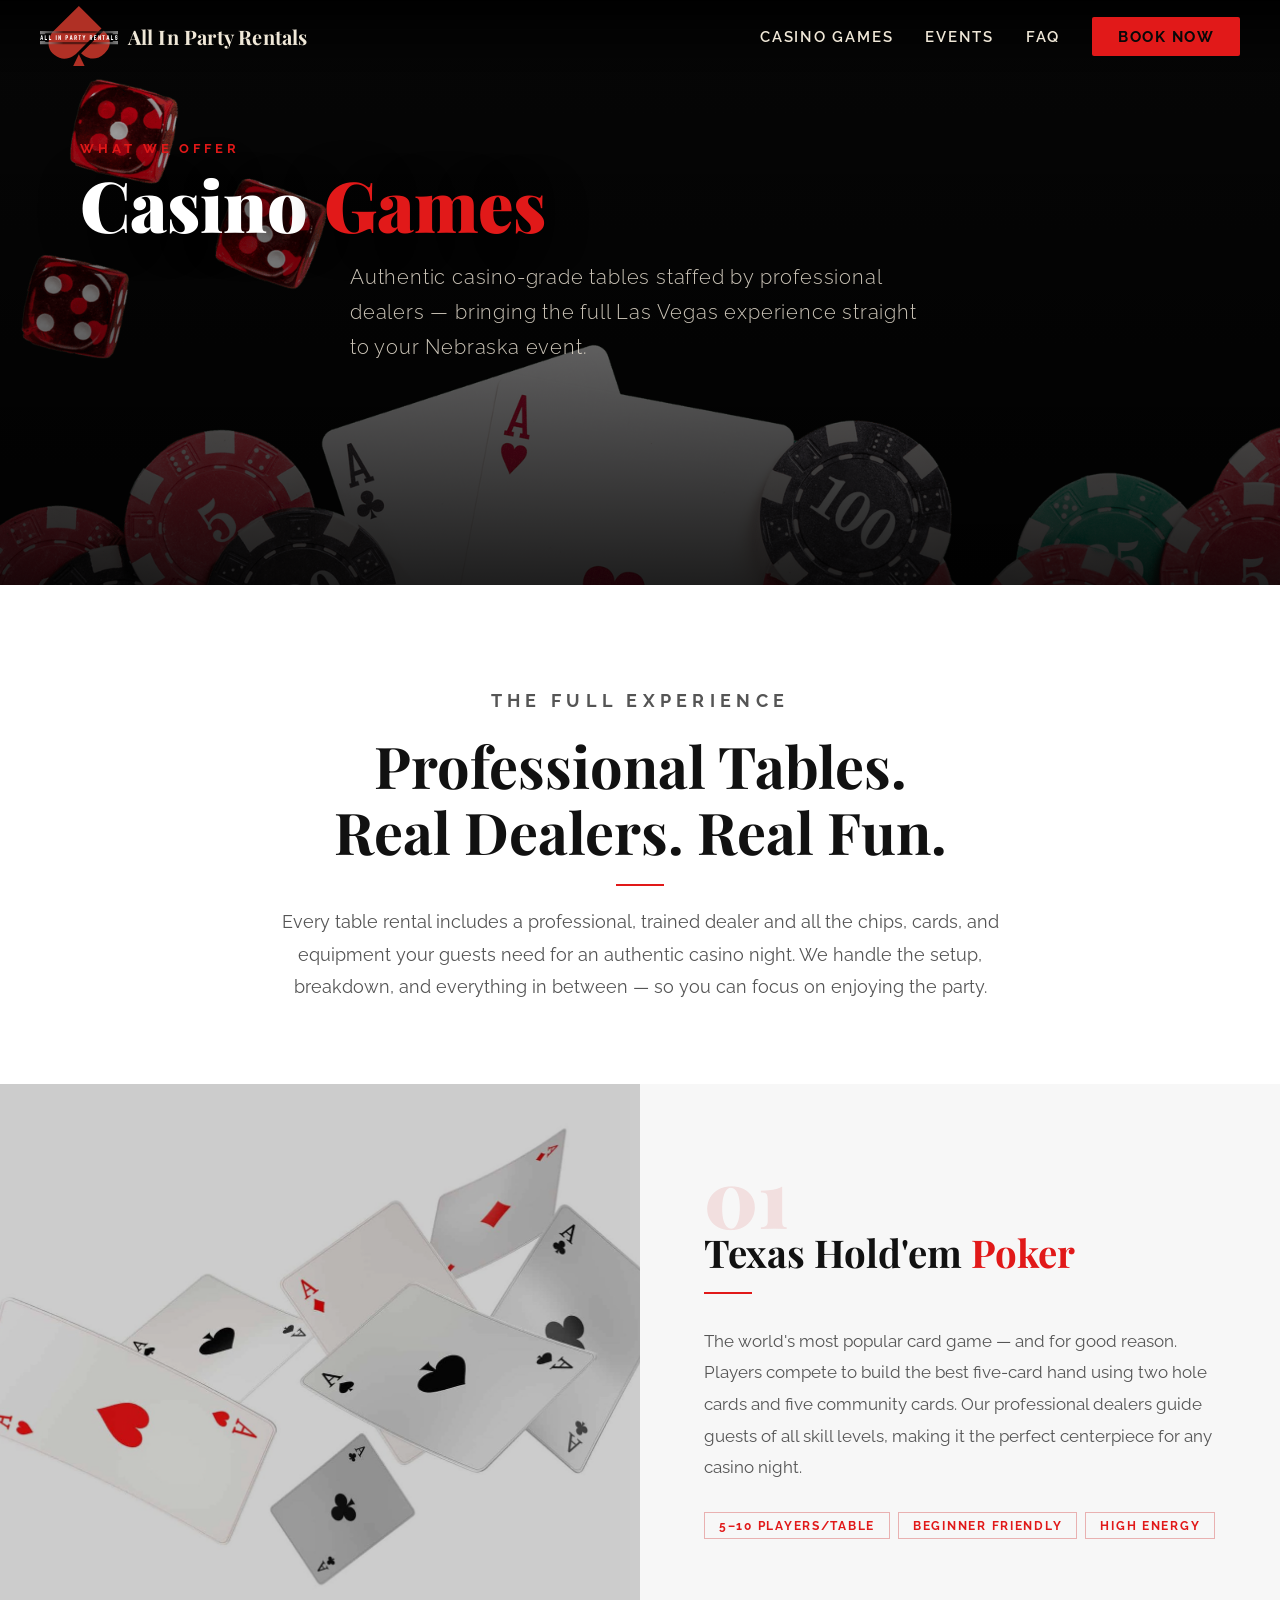
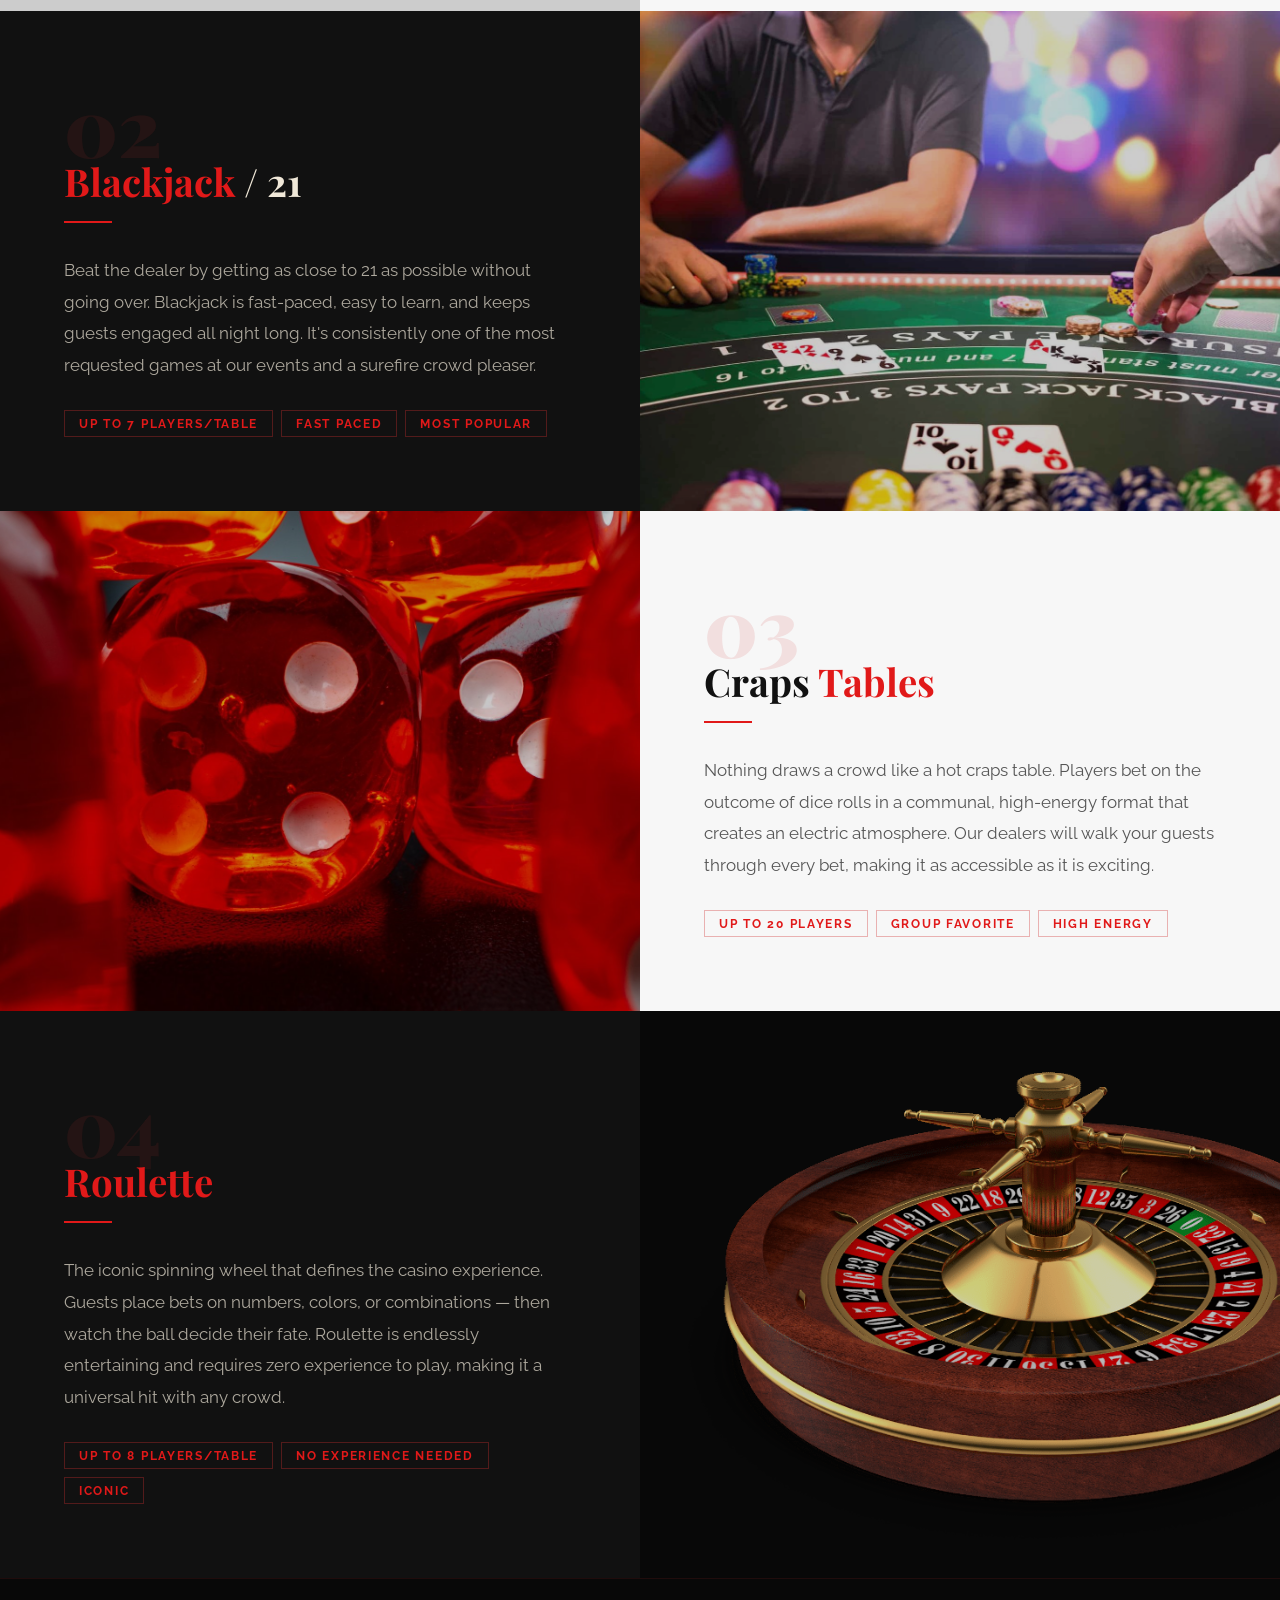
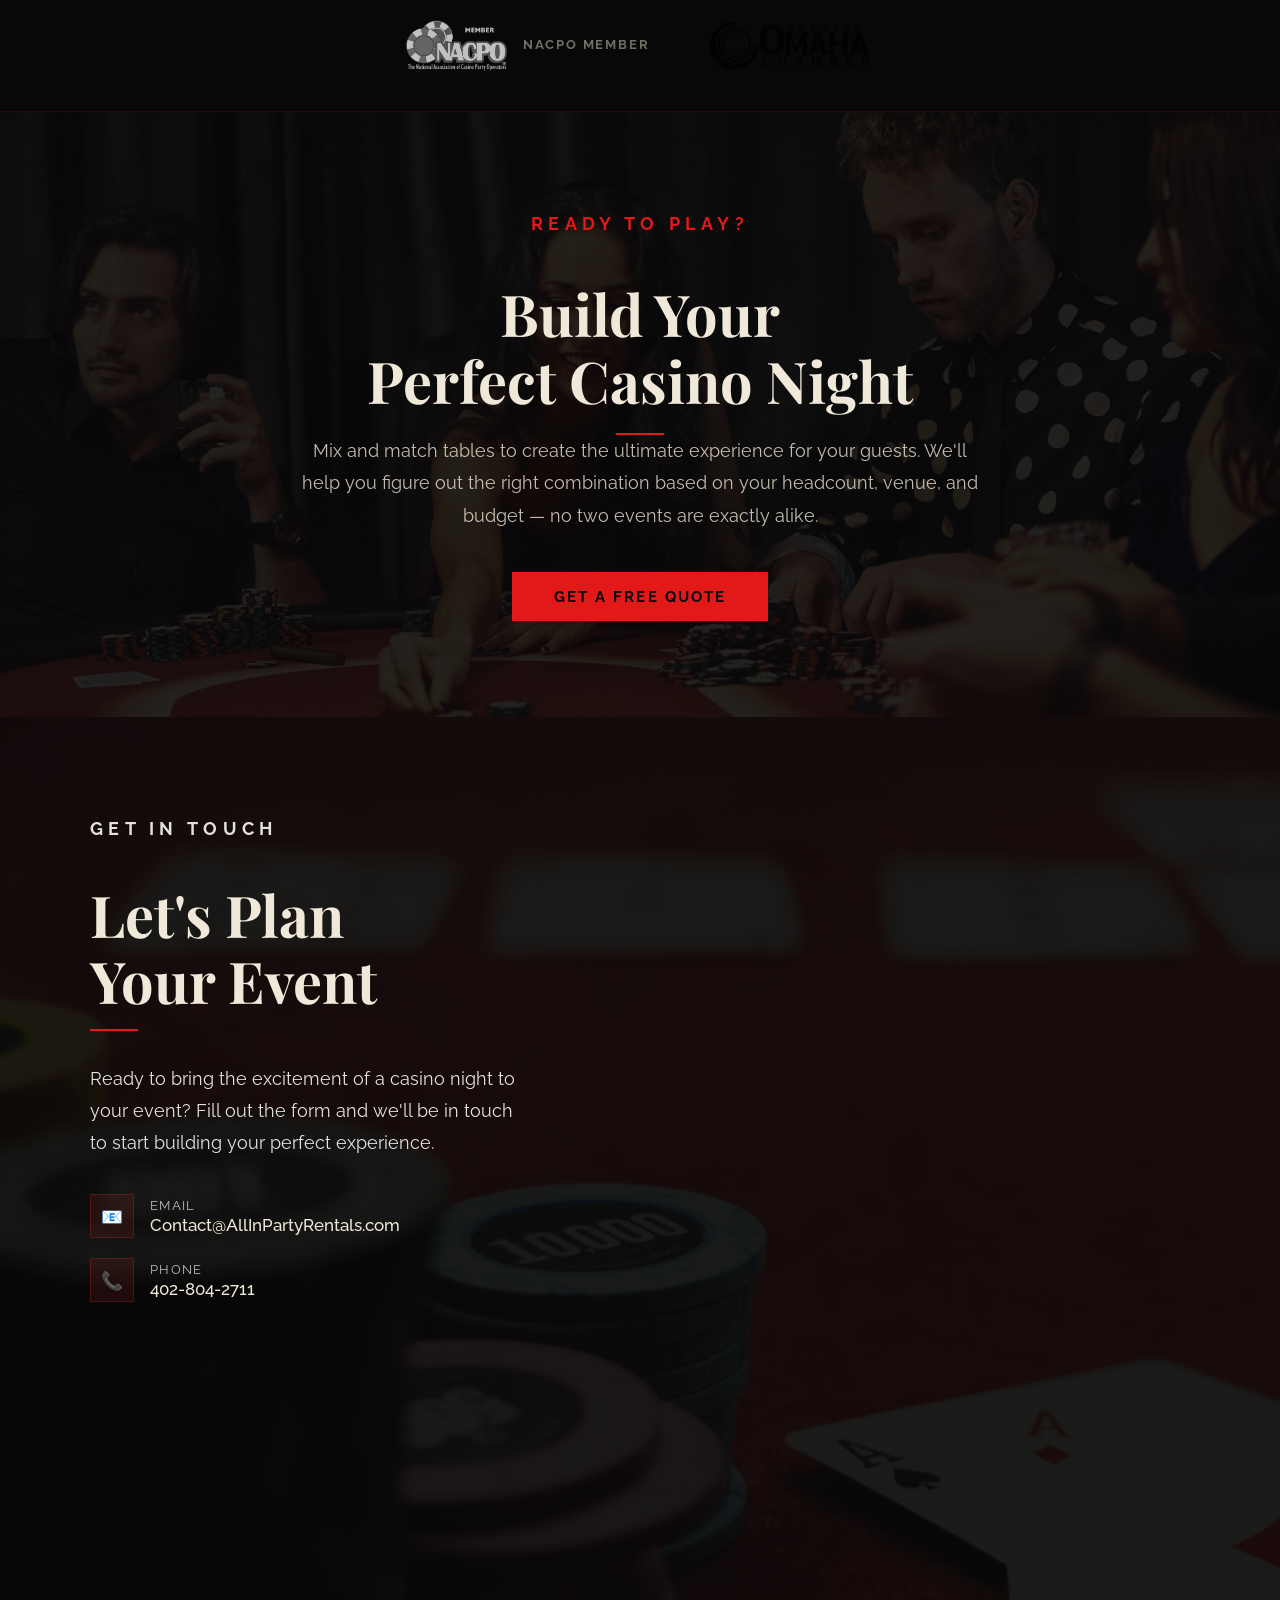
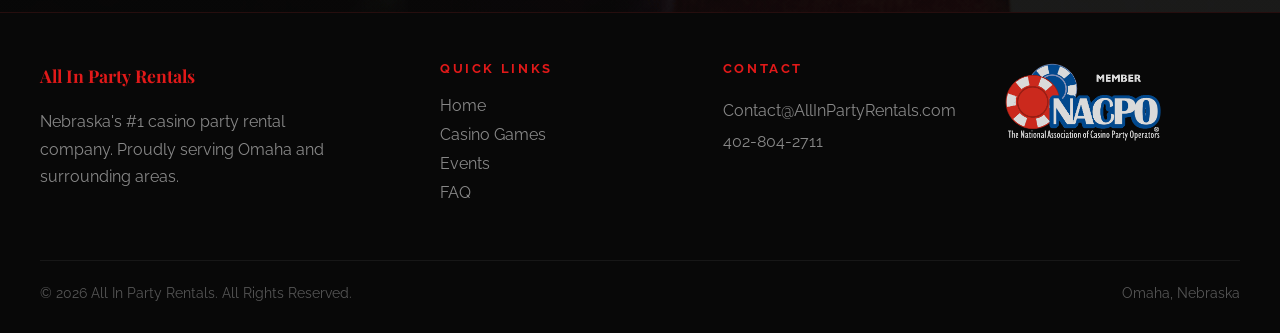
==== casino-games/index.html @ 40e5d126 "changed file structure to remove .html" ====
<!DOCTYPE html>
<html lang="en">
<head>
  <meta charset="UTF-8" />
  <meta name="viewport" content="width=device-width, initial-scale=1.0" />
  <title>Blackjack &amp; Craps Table Rental Omaha | Casino Games | All In Party Rentals</title>
  <meta name="description"
    content="Blackjack, craps, poker &amp; roulette table rentals in Omaha, Nebraska. Professional casino dealers included with every table — perfect for corporate parties, fundraisers &amp; private events." />
  <link rel="canonical" href="https://www.allinpartyrentals.com/casino-games/" />
  <meta property="og:type" content="website" />
  <meta property="og:title" content="Blackjack &amp; Craps Table Rental Omaha | All In Party Rentals" />
  <meta property="og:description"
    content="Blackjack, craps, poker &amp; roulette table rentals in Omaha, Nebraska. Professional casino dealers included with every table." />
  <meta property="og:url" content="https://www.allinpartyrentals.com/casino-games/" />
  <meta property="og:image"
    content="https://www.allinpartyrentals.com/media/poker-and-casino-gamlbing-header-color-corrected.png" />
  <meta property="og:site_name" content="All In Party Rentals" />
  <meta name="twitter:card" content="summary_large_image" />
  <script type="application/ld+json">
  {
    "@context": "https://schema.org",
    "@type": ["LocalBusiness", "EntertainmentBusiness"],
    "name": "All In Party Rentals",
    "description": "Omaha's premier casino party rental company offering blackjack table rental, craps table rental, poker, and roulette with professional dealers for events across Nebraska.",
    "url": "https://www.allinpartyrentals.com",
    "telephone": "+14028042711",
    "email": "Contact@AllInPartyRentals.com",
    "address": {
      "@type": "PostalAddress",
      "addressLocality": "Omaha",
      "addressRegion": "NE",
      "addressCountry": "US"
    },
    "areaServed": [
      "Omaha, NE", "Lincoln, NE", "Bellevue, NE", "Fremont, NE", "Blair, NE",
      "Gretna, NE", "Elkhorn, NE", "Kearney, NE", "Nebraska City, NE",
      "Plattsmouth, NE", "Ashland, NE", "Council Bluffs, IA",
      "Glenwood, IA", "Kansas City, MO"
    ],
    "hasOfferCatalog": {
      "@type": "OfferCatalog",
      "name": "Casino Table Rentals",
      "itemListElement": [
        {"@type": "Offer", "itemOffered": {"@type": "Service", "name": "Blackjack Table Rental Omaha", "description": "Professional blackjack table rental with dealer for Omaha and Nebraska events"}},
        {"@type": "Offer", "itemOffered": {"@type": "Service", "name": "Craps Table Rental Nebraska", "description": "Craps table rental with professional dealer for events across Nebraska"}},
        {"@type": "Offer", "itemOffered": {"@type": "Service", "name": "Poker Table Rental Omaha", "description": "Texas Hold'em poker table rental with professional dealers for Nebraska events"}},
        {"@type": "Offer", "itemOffered": {"@type": "Service", "name": "Roulette Table Rental Nebraska", "description": "Roulette table rental for casino nights and events in Nebraska"}},
        {"@type": "Offer", "itemOffered": {"@type": "Service", "name": "Professional Casino Dealers Omaha", "description": "Trained professional casino dealers available for events in Omaha and across Nebraska"}}
      ]
    },
    "aggregateRating": {
      "@type": "AggregateRating",
      "ratingValue": "5.0",
      "bestRating": "5",
      "ratingCount": "511"
    },
    "sameAs": [
      "https://www.facebook.com/allinpartyrentals",
      "https://www.instagram.com/all_in_party_rentals/",
      "https://www.linkedin.com/company/all-in-party-rentals/about/"
    ]
  }
  </script>
  <link rel="preconnect" href="https://fonts.googleapis.com" />
  <link rel="preconnect" href="https://fonts.gstatic.com" crossorigin />
  <link
    href="https://fonts.googleapis.com/css2?family=Playfair+Display:wght@400;700;900&family=Raleway:wght@300;400;500;600;700&display=swap"
    rel="stylesheet" />
  <link rel="stylesheet" href="/styles.css" />
  <link rel="icon" href="/media/all-in-party-logo-black.svg" type="image/svg+xml" />
  <link rel="icon" href="/media/all-in-party-logo-white.ico" type="image/x-icon" />

  <!-- Google tag (gtag.js) -->
  <script async src="https://www.googletagmanager.com/gtag/js?id=G-B8Q6P3J2T4"></script>
  <script>
    window.dataLayer = window.dataLayer || [];
    function gtag() { dataLayer.push(arguments); }
    gtag('js', new Date());

    gtag('config', 'G-B8Q6P3J2T4');
  </script>

  <!-- Meta Pixel Code -->
  <script>
    !function (f, b, e, v, n, t, s) {
      if (f.fbq) return; n = f.fbq = function () {
        n.callMethod ?
        n.callMethod.apply(n, arguments) : n.queue.push(arguments)
      };
      if (!f._fbq) f._fbq = n; n.push = n; n.loaded = !0; n.version = '2.0';
      n.queue = []; t = b.createElement(e); t.async = !0;
      t.src = v; s = b.getElementsByTagName(e)[0];
      s.parentNode.insertBefore(t, s)
    }(window, document, 'script',
      'https://connect.facebook.net/en_US/fbevents.js');
    fbq('init', '976255651562313');
    fbq('track', 'PageView');
  </script>
  <noscript>
    <img height="1" width="1" style="display:none"
      src="https://www.facebook.com/tr?id=976255651562313&ev=PageView&noscript=1" />
  </noscript>
  <!-- End Meta Pixel Code -->

</head>
<body>

  <!-- ═══════════════════ NAV ═══════════════════ -->
  <nav id="nav">
    <a class="nav-logo" href="/">
      <img src="/media/all-in-party-logo-white.svg" alt="All In Party Rentals logo" />
      <span class="nav-logo-text">All In Party Rentals</span>
    </a>
    <ul class="nav-links">
      <li><a href="/casino-games/">Casino Games</a></li>
      <li><a href="/event-experiences/">Events</a></li>
      <li><a href="/resources/">FAQ</a></li>
      <li><a href="#contact" class="nav-cta">Book Now</a></li>
    </ul>
    <button class="hamburger" id="hamburger" aria-label="Open menu">
      <span></span><span></span><span></span>
    </button>
  </nav>

  <!-- mobile menu -->
  <div class="mobile-menu" id="mobileMenu">
    <a href="/casino-games/" onclick="closeMobile()">Casino Games</a>
    <a href="/event-experiences/" onclick="closeMobile()">Events</a>
    <a href="/resources/" onclick="closeMobile()">FAQ</a>
    <a href="#contact" style="color:var(--red);">Book Now</a>
  </div>

  <!-- booking modal -->
  <div class="booking-modal" id="bookingModal">
    <button class="modal-close" id="modalClose" aria-label="Close booking form">
      <span></span><span></span>
    </button>
    <div class="modal-inner">
      <p class="section-label" style="text-align:center">Get In Touch</p>
      <h2 class="section-title" style="text-align:center; margin-bottom:20px">Request a Booking</h2>
      <div class="red-rule" style="margin: 0 auto 36px;"></div>
      <div class="contact-form">
        <form id="bookingForm">
          <div class="form-row">
            <div class="form-group">
              <label for="fname">Name *</label>
              <input type="text" id="fname" name="name" placeholder="Your name" required />
            </div>
            <div class="form-group">
              <label for="femail">Email *</label>
              <input type="email" id="femail" name="email" placeholder="your@email.com" required />
            </div>
          </div>
          <div class="form-row">
            <div class="form-group">
              <label for="fphone">Phone</label>
              <input type="tel" id="fphone" name="phone" placeholder="(402) 000-0000" />
            </div>
            <div class="form-group">
              <label for="fdate">Event Date</label>
              <input type="date" id="fdate" name="event_date" />
            </div>
          </div>
          <div class="form-group">
            <label for="flocation">Event Location</label>
            <input type="text" id="flocation" name="event_location" placeholder="City, venue name, etc." />
          </div>
          <div class="form-group">
            <label for="fmessage">Message</label>
            <textarea id="fmessage" name="message"
              placeholder="Tell us about your event — number of guests, type of event, games you're interested in..."></textarea>
          </div>
          <div class="form-submit">
            <button type="submit" class="btn btn-red" id="submitBtn">Send Request</button>
          </div>
          <p class="form-status" id="formStatus"></p>
        </form>
      </div>
    </div>
  </div>

  <!-- ═══════════════════ PAGE HERO ═══════════════════ -->
  <section class="page-hero">
    <div class="page-hero-bg"
      style="background-image: url('/media/poker-and-casino-gamlbing-header-color-corrected.png');"></div>
    <div class="page-hero-overlay"></div>
    <div class="page-hero-content">
      <p class="section-label reveal">What We Offer</p>
      <h1 class="reveal">Casino <em>Games</em></h1>
      <p class="hero-sub reveal">Authentic casino-grade tables staffed by professional dealers — bringing the full Las
        Vegas experience straight to your Nebraska event.</p>
    </div>
  </section>

  <!-- ═══════════════════ INTRO ═══════════════════ -->
  <div class="games-intro">
    <div class="games-intro-inner">
      <p class="section-label reveal">The Full Experience</p>
      <h2 class="section-title reveal">Professional Tables.<br>Real Dealers. Real Fun.</h2>
      <div class="red-rule reveal" style="margin: 0 auto;"></div>
      <p class="reveal">Every table rental includes a professional, trained dealer and all the chips, cards, and
        equipment your guests need for an authentic casino night. We handle the setup, breakdown, and everything in
        between — so you can focus on enjoying the party.</p>
    </div>
  </div>

  <!-- ═══════════════════ GAMES ═══════════════════ -->
  <div class="split-section">

    <!-- Texas Hold'em Poker -->
    <div class="split-row" id="poker">
      <div class="split-img">
        <img src="/media/casino-gambling-poker-cards-2023-01-20-02-38-54-utc.jpg"
          alt="Texas Hold'em Poker cards and chips" />
      </div>
      <div class="split-body light">
        <span class="split-number">01</span>
        <h2>Texas Hold'em <em>Poker</em></h2>
        <div class="red-rule"></div>
        <p class="split-desc">The world's most popular card game — and for good reason. Players compete to build the
          best five-card hand using two hole cards and five community cards. Our professional dealers guide guests of
          all skill levels, making it the perfect centerpiece for any casino night.</p>
        <div class="split-tags">
          <span class="split-tag">5–10 Players/Table</span>
          <span class="split-tag">Beginner Friendly</span>
          <span class="split-tag">High Energy</span>
        </div>
      </div>
    </div>

    <!-- Blackjack -->
    <div class="split-row reverse" id="blackjack">
      <div class="split-img">
        <img src="/media/man-playing-blackjack-at-the-casino-2021-08-31-09-40-45-utc.jpg"
          alt="Player at a blackjack table" />
      </div>
      <div class="split-body alt">
        <span class="split-number">02</span>
        <h2><em>Blackjack</em> / 21</h2>
        <div class="red-rule"></div>
        <p class="split-desc">Beat the dealer by getting as close to 21 as possible without going over. Blackjack is
          fast-paced, easy to learn, and keeps guests engaged all night long. It's consistently one of the most
          requested games at our events and a surefire crowd pleaser.</p>
        <div class="split-tags">
          <span class="split-tag">Up to 7 Players/Table</span>
          <span class="split-tag">Fast Paced</span>
          <span class="split-tag">Most Popular</span>
        </div>
      </div>
    </div>

    <!-- Craps -->
    <div class="split-row" id="craps">
      <div class="split-img">
        <img src="/media/group-of-playing-dice-cubes-on-black-surface-macr-2021-12-09-11-17-10-utc.jpg"
          alt="Casino dice on a dark surface" />
      </div>
      <div class="split-body light">
        <span class="split-number">03</span>
        <h2>Craps <em>Tables</em></h2>
        <div class="red-rule"></div>
        <p class="split-desc">Nothing draws a crowd like a hot craps table. Players bet on the outcome of dice rolls in
          a communal, high-energy format that creates an electric atmosphere. Our dealers will walk your guests through
          every bet, making it as accessible as it is exciting.</p>
        <div class="split-tags">
          <span class="split-tag">Up to 20 Players</span>
          <span class="split-tag">Group Favorite</span>
          <span class="split-tag">High Energy</span>
        </div>
      </div>
    </div>

    <!-- Roulette -->
    <div class="split-row reverse" id="roulette">
      <div class="split-img">
        <img src="/media/Intersection-2-e1687543511162.png" alt="Roulette wheel" style="object-position: center top;" />
      </div>
      <div class="split-body alt">
        <span class="split-number">04</span>
        <h2><em>Roulette</em></h2>
        <div class="red-rule"></div>
        <p class="split-desc">The iconic spinning wheel that defines the casino experience. Guests place bets on
          numbers, colors, or combinations — then watch the ball decide their fate. Roulette is endlessly entertaining
          and requires zero experience to play, making it a universal hit with any crowd.</p>
        <div class="split-tags">
          <span class="split-tag">Up to 8 Players/Table</span>
          <span class="split-tag">No Experience Needed</span>
          <span class="split-tag">Iconic</span>
        </div>
      </div>
    </div>
  </div>

  <!-- ═══════════════════ CREDENTIALS ═══════════════════ -->
  <div class="credential-bar">
    <div class="credential-bar-inner">
      <div class="credential-item reveal">
        <img src="/media/NACPO-Member-Light.png" alt="NACPO Member" />
        <span>NACPO Member</span>
      </div>
      <div class="credential-item reveal">
        <img src="/media/LogoBar_GOC-e1710816377281.png" alt="Greater Omaha Chamber" />
      </div>
    </div>
  </div>

  <!-- ═══════════════════ CTA BANNER ═══════════════════ -->
  <div class="cta-banner">
    <div class="cta-banner-inner">
      <p class="section-label reveal">Ready to Play?</p>
      <h2 class="section-title reveal">Build Your<br>Perfect Casino Night</h2>
      <div class="red-rule reveal" style="margin: 0 auto;"></div>
      <p class="reveal">Mix and match tables to create the ultimate experience for your guests. We'll help you figure
        out the right combination based on your headcount, venue, and budget — no two events are exactly alike.</p>
      <div class="reveal">
        <a href="#contact" class="btn btn-red">Get a Free Quote</a>
      </div>
    </div>
  </div>

  <!-- ═══════════════════ CONTACT ═══════════════════ -->
  <section class="contact" id="contact">
    <div class="contact-inner">

      <div class="contact-info">
        <p class="section-label reveal">Get In Touch</p>
        <h2 class="section-title reveal">Let's Plan<br>Your Event</h2>
        <div class="red-rule reveal"></div>
        <p class="reveal">Ready to bring the excitement of a casino night to your event? Fill out the form and we'll be
          in touch to start building your perfect experience.</p>

        <div class="contact-detail reveal">
          <div class="contact-detail-icon">📧</div>
          <div class="contact-detail-text">
            <small>Email</small>
            <a href="mailto:Contact@AllInPartyRentals.com">Contact@AllInPartyRentals.com</a>
          </div>
        </div>

        <div class="contact-detail reveal">
          <div class="contact-detail-icon">📞</div>
          <div class="contact-detail-text">
            <small>Phone</small>
            <a href="tel:4028042711">402-804-2711</a>
          </div>
        </div>

        <div class="social-links reveal">
          <a class="social-link" href="https://www.facebook.com/allinpartyrentals" target="_blank"
            aria-label="Facebook">
            <svg viewBox="0 0 24 24">
              <path d="M18 2h-3a5 5 0 0 0-5 5v3H7v4h3v8h4v-8h3l1-4h-4V7a1 1 0 0 1 1-1h3z" />
            </svg>
          </a>
          <a class="social-link" href="https://www.instagram.com/all_in_party_rentals/" target="_blank"
            aria-label="Instagram">
            <svg viewBox="0 0 16 16" fill="currentColor">
              <path
                d="M8 0C5.829 0 5.556.01 4.703.048 3.85.088 3.269.222 2.76.42a3.917 3.917 0 0 0-1.417.923A3.927 3.927 0 0 0 .42 2.76C.222 3.268.087 3.85.048 4.7.01 5.555 0 5.827 0 8.001c0 2.172.01 2.444.048 3.297.04.852.174 1.433.372 1.942.205.526.478.972.923 1.417.444.445.89.719 1.416.923.51.198 1.09.333 1.942.372C5.555 15.99 5.827 16 8 16s2.444-.01 3.298-.048c.851-.04 1.434-.174 1.943-.372a3.916 3.916 0 0 0 1.416-.923c.445-.445.718-.891.923-1.417.197-.509.332-1.09.372-1.942C15.99 10.445 16 10.173 16 8s-.01-2.445-.048-3.299c-.04-.851-.175-1.433-.372-1.941a3.926 3.926 0 0 0-.923-1.417A3.911 3.911 0 0 0 13.24.42c-.51-.198-1.092-.333-1.943-.372C10.443.01 10.172 0 7.998 0H8zm-.717 1.442h.718c2.136 0 2.389.007 3.232.046.78.035 1.204.166 1.486.275.373.145.64.319.92.599.28.28.453.546.598.92.11.281.24.705.275 1.485.039.843.047 1.096.047 3.231s-.008 2.389-.047 3.232c-.035.78-.166 1.203-.275 1.485a2.47 2.47 0 0 1-.599.919c-.28.28-.546.453-.92.598-.28.11-.704.24-1.485.276-.843.038-1.096.047-3.232.047s-2.39-.009-3.233-.047c-.78-.036-1.203-.166-1.485-.276a2.478 2.478 0 0 1-.92-.598 2.48 2.48 0 0 1-.6-.92c-.109-.281-.24-.705-.275-1.485-.038-.843-.046-1.096-.046-3.233 0-2.136.008-2.388.046-3.231.036-.78.166-1.204.276-1.486.145-.373.319-.64.599-.92.28-.28.546-.453.92-.598.282-.11.705-.24 1.485-.276.738-.034 1.024-.044 2.515-.045v.002zm4.988 1.328a.96.96 0 1 0 0 1.92.96.96 0 0 0 0-1.92zm-4.27 1.122a4.109 4.109 0 1 0 0 8.217 4.109 4.109 0 0 0 0-8.217zm0 1.441a2.667 2.667 0 1 1 0 5.334 2.667 2.667 0 0 1 0-5.334z" />
            </svg>
          </a>
          <a class="social-link" href="https://www.linkedin.com/company/all-in-party-rentals/about/" target="_blank"
            aria-label="LinkedIn">
            <svg viewBox="0 0 24 24">
              <path d="M16 8a6 6 0 0 1 6 6v7h-4v-7a2 2 0 0 0-2-2 2 2 0 0 0-2 2v7h-4v-7a6 6 0 0 1 6-6zM2 9h4v12H2z" />
              <circle cx="4" cy="4" r="2" />
            </svg>
          </a>
        </div>

        <div class="service-areas reveal">
          <strong>Service Areas</strong>
          <p>Omaha, Lincoln, Elkhorn, Gretna, Blair, Fremont, Bellevue, Plattsmouth, Nebraska City, Kearney, Council
            Bluffs, Glenwood, Ashland &amp; Kansas City</p>
        </div>
      </div>

      <div class="contact-form reveal">
        <h3>Request Booking</h3>
        <form id="bookingFormBottom">
          <div class="form-row">
            <div class="form-group">
              <label for="fname2">Name *</label>
              <input type="text" id="fname2" name="name" placeholder="Your name" required />
            </div>
            <div class="form-group">
              <label for="femail2">Email *</label>
              <input type="email" id="femail2" name="email" placeholder="your@email.com" required />
            </div>
          </div>
          <div class="form-row">
            <div class="form-group">
              <label for="fphone2">Phone</label>
              <input type="tel" id="fphone2" name="phone" placeholder="(402) 000-0000" />
            </div>
            <div class="form-group">
              <label for="fdate2">Event Date</label>
              <input type="date" id="fdate2" name="event_date" />
            </div>
          </div>
          <div class="form-group">
            <label for="flocation2">Event Location</label>
            <input type="text" id="flocation2" name="event_location" placeholder="City, venue name, etc." />
          </div>
          <div class="form-group">
            <label for="fmessage2">Message</label>
            <textarea id="fmessage2" name="message"
              placeholder="Tell us about your event — number of guests, type of event, games you're interested in..."></textarea>
          </div>
          <div class="form-submit">
            <button type="submit" class="btn btn-red" id="submitBtn2">Send Request</button>
          </div>
          <p class="form-status" id="formStatus2"></p>
        </form>
      </div>

    </div>
  </section>

  <!-- ═══════════════════ FOOTER ═══════════════════ -->
  <footer>
    <div class="footer-inner">

      <div class="footer-brand">
        <img src="https://allinpartyrentals.com/wp-content/uploads/All-In-Party-Rentals-Logo-300x232.png"
          alt="All In Party Rentals"
          onerror="this.style.display='none'; this.insertAdjacentHTML('afterend','<p style=\'font-family:var(--font-display);font-size:1.1rem;color:var(--red);font-weight:700;margin-bottom:16px;\'>All In Party Rentals</p>')" />
        <p>Nebraska's #1 casino party rental company. Proudly serving Omaha and surrounding areas.</p>
      </div>

      <div class="footer-col">
        <h4>Quick Links</h4>
        <ul>
          <li><a href="/">Home</a></li>
          <li><a href="/casino-games/">Casino Games</a></li>
          <li><a href="/event-experiences/">Events</a></li>
          <li><a href="/resources/">FAQ</a></li>
        </ul>
      </div>

      <div class="footer-col">
        <h4>Contact</h4>
        <address>
          <a href="mailto:Contact@AllInPartyRentals.com">Contact@AllInPartyRentals.com</a><br />
          <a href="tel:4028042711">402-804-2711</a>
        </address>
      </div>

      <div class="footer-col footer-members">
        <img src="/media/NACPO-Member-Light.png" alt="NAPCO Member" />
      </div>

    </div>

    <div class="footer-bottom">
      <p>© 2026 All In Party Rentals. All Rights Reserved.</p>
      <p>Omaha, Nebraska</p>
    </div>
  </footer>

  <script src="/main.js"></script>
</body>
</html>
---- styles.css ----
*,
*::before,
*::after {
  box-sizing: border-box;
  margin: 0;
  padding: 0;
}

:root {
  --red: rgb(225, 25, 25);
  --red-light: rgb(255, 100, 100);
  --red-dim: #8a1e1e;
  --black: #080808;
  --dark: #111111;
  --dark2: #1a1a1a;
  --cream: #f0e8d8;
  --muted: #888;
  --font-display: "Playfair Display", serif;
  --font-body: "Raleway", sans-serif;
  --transition: 0.3s ease;
}

html {
  scroll-behavior: smooth;
}

body {
  font-family: var(--font-body);
  background: var(--black);
  color: var(--cream);
  overflow-x: hidden;
}

/* ─── SCROLLBAR ─── */
::-webkit-scrollbar {
  width: 6px;
}
::-webkit-scrollbar-track {
  background: var(--black);
}
::-webkit-scrollbar-thumb {
  background: var(--red-dim);
  border-radius: 3px;
}

/* ─── NAV ─── */
nav {
  position: fixed;
  top: 0;
  left: 0;
  right: 0;
  z-index: 100;
  display: flex;
  align-items: center;
  justify-content: space-between;
  padding: 0 40px;
  height: 72px;
  background: linear-gradient(
    to bottom,
    rgba(0, 0, 0, 0.85) 0%,
    transparent 100%
  );
  transition: background var(--transition), box-shadow var(--transition);
}
nav.scrolled {
  background: rgba(8, 8, 8, 0.97);
  box-shadow: 0 1px 0 rgba(207, 46, 46, 0.2);
}

.nav-logo {
  display: flex;
  align-items: center;
  gap: 10px;
  text-decoration: none;
}
.nav-logo img {
  height: 60px;
  width: auto;
  display: block;
}
.nav-logo-text {
  font-family: var(--font-display);
  font-size: 1.25rem;
  font-weight: 700;
  color: var(--cream);
  letter-spacing: 0.01em;
  white-space: nowrap;
}

.nav-links {
  display: flex;
  gap: 32px;
  list-style: none;
}
.nav-links a {
  text-decoration: none;
  color: var(--cream);
  font-weight: 600;
  font-size: 0.92rem;
  letter-spacing: 0.12em;
  text-transform: uppercase;
  transition: color var(--transition);
  position: relative;
}
.nav-links a::after {
  content: "";
  position: absolute;
  bottom: -4px;
  left: 0;
  right: 0;
  height: 1px;
  background: var(--red);
  transform: scaleX(0);
  transition: transform var(--transition);
}
.nav-links a:hover {
  color: var(--red);
}
.nav-links a:hover::after {
  transform: scaleX(1);
}

.nav-links .nav-cta {
  background: var(--red);
  color: var(--black);
  padding: 11px 26px;
  border-radius: 2px;
  font-weight: 700;
  letter-spacing: 0.1em;
  transition: background var(--transition);
}
.nav-links .nav-cta:hover {
  background: var(--red-light);
  color: var(--black);
}
.nav-links .nav-cta::after {
  display: none;
}

/* hamburger */
.hamburger {
  display: none;
  flex-direction: column;
  gap: 5px;
  cursor: pointer;
  padding: 4px;
  background: none;
  border: none;
}
.hamburger span {
  display: block;
  width: 26px;
  height: 2px;
  background: var(--cream);
  transition: all var(--transition);
  transform-origin: center;
}
.hamburger.open span:nth-child(1) {
  transform: translateY(7px) rotate(45deg);
}
.hamburger.open span:nth-child(2) {
  opacity: 0;
}
.hamburger.open span:nth-child(3) {
  transform: translateY(-7px) rotate(-45deg);
}

.mobile-menu {
  display: none;
  position: fixed;
  inset: 0;
  background: rgba(8, 8, 8, 0.98);
  z-index: 99;
  flex-direction: column;
  align-items: center;
  justify-content: center;
  gap: 32px;
}
.mobile-menu.open {
  display: flex;
}
.mobile-menu a {
  font-family: var(--font-display);
  font-size: 2rem;
  color: var(--cream);
  text-decoration: none;
  transition: color var(--transition);
}
.mobile-menu a:hover {
  color: var(--red);
}

/* ─── BOOKING MODAL ─── */
.booking-modal {
  display: none;
  position: fixed;
  inset: 0;
  background: rgba(8, 8, 8, 0.98);
  z-index: 200;
  overflow-y: auto;
  padding: 100px 24px 60px;
}
.booking-modal.open {
  display: block;
}

.modal-close {
  position: fixed;
  top: 20px;
  right: 28px;
  width: 44px;
  height: 44px;
  background: none;
  border: none;
  cursor: pointer;
  display: flex;
  flex-direction: column;
  align-items: center;
  justify-content: center;
  gap: 0;
  padding: 4px;
  z-index: 201;
}
.modal-close span {
  display: block;
  width: 26px;
  height: 2px;
  background: var(--cream);
  transition: background var(--transition);
  transform-origin: center;
}
.modal-close span:nth-child(1) {
  transform: translateY(1px) rotate(45deg);
}
.modal-close span:nth-child(2) {
  transform: translateY(-1px) rotate(-45deg);
}
.modal-close:hover span {
  background: var(--red);
}

.modal-inner {
  max-width: 640px;
  margin: 0 auto;
}
.modal-inner .section-label {
  color: var(--red);
}
.modal-inner .section-title {
  color: var(--cream);
}

/* ─── HERO ─── */
.hero {
  position: relative;
  height: 100vh;
  min-height: 600px;
  display: flex;
  flex-direction: column;
  align-items: center;
  justify-content: center;
  text-align: center;
  overflow: hidden;
}

.hero-video {
  position: absolute;
  inset: 0;
  width: 100%;
  height: 100%;
  object-fit: cover;
  z-index: 0;
}

.hero-overlay {
  position: absolute;
  inset: 0;
  background: radial-gradient(
      ellipse at center,
      rgba(0, 0, 0, 0.35) 0%,
      rgba(0, 0, 0, 0.75) 100%
    ),
    linear-gradient(
      to bottom,
      rgba(0, 0, 0, 0.4) 0%,
      rgba(0, 0, 0, 0.2) 50%,
      rgba(0, 0, 0, 0.7) 100%
    );
  z-index: 1;
}

.hero-content {
  position: relative;
  z-index: 2;
  max-width: 860px;
  padding: 0 24px;
  animation: fadeUp 1.2s ease both;
}

.hero-eyebrow {
  display: inline-block;
  font-size: 1.15rem;
  letter-spacing: 0.3em;
  text-transform: uppercase;
  color: var(--red);
  font-weight: 800;
  margin-bottom: 20px;
  padding: 6px 18px;
  border: 3px solid rgba(207, 46, 46, 0.4);
}

.hero h1 {
  font-family: var(--font-display);
  font-size: clamp(3rem, 6.5vw, 6rem);
  font-weight: 900;
  line-height: 1.08;
  color: #fff;
  margin-bottom: 28px;
  text-shadow: 0 2px 40px rgba(0, 0, 0, 0.6);
}
.hero h1 em {
  font-style: normal;
  color: var(--red);
}

.hero-sub {
  font-size: clamp(1.1rem, 2.2vw, 1.4rem);
  font-weight: 300;
  letter-spacing: 0.06em;
  color: rgba(240, 232, 216, 0.85);
  margin: 0 auto 44px;
  max-width: 580px;
}

.hero-buttons {
  display: flex;
  gap: 16px;
  justify-content: center;
  flex-wrap: wrap;
}

/* ─── BUTTONS ─── */
.btn {
  display: inline-block;
  padding: 16px 42px;
  font-family: var(--font-body);
  font-weight: 700;
  font-size: 0.92rem;
  letter-spacing: 0.14em;
  text-transform: uppercase;
  text-decoration: none;
  border: none;
  cursor: pointer;
  transition: all var(--transition);
}
.btn-red {
  background: var(--red);
  color: var(--black);
}
.btn-red:hover {
  background: var(--red-light);
  transform: translateY(-1px);
  box-shadow: 0 8px 30px rgba(207, 46, 46, 0.4);
}
.btn-outline {
  background: transparent;
  color: #fff;
  border: 1px solid rgba(255, 255, 255, 0.5);
}
.btn-outline:hover {
  border-color: var(--red);
  color: var(--red);
  transform: translateY(-1px);
}

/* ─── SECTION SHARED ─── */
section {
  padding: 96px 40px;
}

.section-label {
  font-size: 0.82rem;
  letter-spacing: 0.3em;
  text-transform: uppercase;
  color: var(--red);
  font-weight: 700;
  margin-bottom: 14px;
}

.section-title {
  font-family: var(--font-display);
  font-size: clamp(2.4rem, 4.5vw, 3.8rem);
  font-weight: 700;
  line-height: 1.15;
  margin-bottom: 20px;
}

.red-rule {
  width: 48px;
  height: 2px;
  background: var(--red);
  margin-bottom: 32px;
}

/* ─── EVENT TYPES ─── */
.events {
  background: #ffffff;
  padding-top: 80px;
  padding-bottom: 80px;
}

.events .section-label {
  color: var(--red);
}

.events .section-title {
  color: #111111;
}

.events-inner {
  max-width: 1200px;
  margin: 0 auto;
  text-align: center;
}

.chips-grid {
  display: grid;
  grid-template-columns: repeat(3, 1fr);
  gap: 28px;
  margin-top: 56px;
}

.chip-card {
  background: #f7f7f7;
  border: 1px solid rgba(207, 46, 46, 0.2);
  padding: 48px 32px;
  text-decoration: none;
  color: #111111;
  transition: all var(--transition);
  position: relative;
  overflow: hidden;
}
.chip-card::before {
  content: "";
  position: absolute;
  inset: 0;
  background: linear-gradient(
    135deg,
    rgba(207, 46, 46, 0.07) 0%,
    transparent 60%
  );
  opacity: 0;
  transition: opacity var(--transition);
}
.chip-card:hover {
  border-color: rgba(207, 46, 46, 0.5);
  transform: translateY(-4px);
  box-shadow: 0 20px 60px rgba(0, 0, 0, 0.4);
}
.chip-card:hover::before {
  opacity: 1;
}

.chip-icon {
  width: 110px;
  height: 110px;
  object-fit: contain;
  margin: 0 auto 24px;
  display: block;
}
.chip-card h3 {
  font-family: var(--font-display);
  font-size: 1.8rem;
  font-weight: 700;
  margin-bottom: 12px;
  text-transform: capitalize;
}
.chip-card p {
  font-size: 1.05rem;
  color: #555555;
  line-height: 1.7;
}
.chip-arrow {
  display: inline-block;
  margin-top: 24px;
  font-size: 0.85rem;
  letter-spacing: 0.18em;
  text-transform: uppercase;
  color: var(--red);
  font-weight: 700;
}

/* ─── ABOUT ─── */
.about {
  background: #f0f0f0;
  overflow: hidden;
  position: relative;
}

.about .section-title {
  color: #111111;
}

.about-inner {
  padding: 80px 40px 80px 8%;
  margin-right: 50%;
}
.about-text p {
  font-size: 1.15rem;
  line-height: 1.85;
  color: #444444;
  margin-bottom: 20px;
}
.about-badge {
  display: inline-flex;
  align-items: center;
  gap: 14px;
  background: #050404;
  border: 1px solid rgba(207, 46, 46, 0.3);
  padding: 16px 24px;
  margin-top: 8px;
  margin-bottom: 32px;
}
.about-badge span {
  font-size: 2rem;
}
.about-badge p {
  font-size: 0.92rem;
  font-weight: 600;
  letter-spacing: 0.08em;
  text-transform: uppercase;
  color: var(--cream);
  margin: 0;
}

.about-image-wrap {
  position: absolute;
  right: 0;
  top: 0;
  bottom: 0;
  width: 50%;
  display: flex;
  align-items: center;
  justify-content: flex-end;
  overflow: hidden;
}
.about-image-wrap img {
  width: clamp(240px, 40vw, 620px);
  max-width: 100%;
  display: block;
  filter: brightness(0.85) contrast(1.1);
}

.stats-row {
  display: flex;
  gap: 40px;
  margin-top: 40px;
}
.stat h4 {
  font-family: var(--font-display);
  font-size: 2.9rem;
  color: var(--red);
  font-weight: 700;
}
.stat p {
  font-size: 1.1rem;
  letter-spacing: 0.1em;
  text-transform: uppercase;
  color: #666666;
  margin: 0;
  font-weight: 600;
}

.stat a {
  text-decoration: none;
}

/* ─── SERVICES STRIP ─── */
.services-strip {
  background: var(--red);
  padding: 20px 40px;
  overflow: hidden;
}
.strip-track {
  display: flex;
  width: max-content;
  gap: 56px;
  animation: marquee 40s linear infinite;
  white-space: nowrap;
}
.strip-item {
  display: flex;
  align-items: center;
  gap: 12px;
  font-family: var(--font-body);
  font-weight: 700;
  font-size: 0.92rem;
  letter-spacing: 0.14em;
  text-transform: uppercase;
  color: var(--black);
  flex-shrink: 0;
}
.strip-dot {
  width: 5px;
  height: 5px;
  background: var(--black);
  border-radius: 50%;
  opacity: 0.4;
}

/* ─── CONTACT ─── */
.contact {
  background: linear-gradient(rgba(8, 8, 8, 0.92), rgba(8, 8, 8, 0.92)),
    url("media/Intersection-3.png") center / cover no-repeat;
}

.contact-inner {
  max-width: 1100px;
  margin: 0 auto;
  display: grid;
  grid-template-columns: 1fr 1.3fr;
  gap: 80px;
  align-items: start;
}
.contact-info h2 {
  margin-bottom: 16px;
}
.contact-info > p {
  font-size: 1.1rem;
  color: rgba(255, 255, 255, 0.88);
  line-height: 1.8;
  margin-bottom: 36px;
}

.contact-detail {
  display: flex;
  align-items: center;
  gap: 16px;
  margin-bottom: 20px;
}
.contact-detail-icon {
  width: 44px;
  height: 44px;
  background: rgba(207, 46, 46, 0.12);
  border: 1px solid rgba(207, 46, 46, 0.25);
  display: flex;
  align-items: center;
  justify-content: center;
  font-size: 1.1rem;
  flex-shrink: 0;
}
.contact-detail-text a {
  color: var(--cream);
  text-decoration: none;
  font-weight: 500;
  font-size: 1.05rem;
  transition: color var(--transition);
}
.contact-detail-text a:hover {
  color: var(--red);
}
.contact-detail-text small {
  display: block;
  font-size: 0.82rem;
  letter-spacing: 0.1em;
  text-transform: uppercase;
  color: rgba(255, 255, 255, 0.7);
  margin-bottom: 2px;
}

.service-areas {
  margin-top: 36px;
  padding-top: 28px;
  border-top: 1px solid rgba(255, 255, 255, 0.07);
}
.service-areas p {
  font-size: 0.95rem;
  color: rgba(255, 255, 255, 0.85);
  margin-bottom: 0;
}
.service-areas strong {
  display: block;
  font-size: 0.82rem;
  letter-spacing: 0.15em;
  text-transform: uppercase;
  color: var(--red);
  margin-bottom: 8px;
}

/* ─── FORM ─── */
.contact-form {
  background: var(--dark2);
  border: 1px solid rgba(207, 46, 46, 0.15);
  padding: 44px 40px;
}
.contact-form h3 {
  font-family: var(--font-display);
  font-size: 1.9rem;
  margin-bottom: 28px;
  padding-bottom: 20px;
  border-bottom: 1px solid rgba(255, 255, 255, 0.07);
}

.form-row {
  display: grid;
  grid-template-columns: 1fr 1fr;
  gap: 16px;
}
.form-group {
  margin-bottom: 16px;
}
.form-group label {
  display: block;
  font-size: 0.82rem;
  letter-spacing: 0.14em;
  text-transform: uppercase;
  font-weight: 700;
  color: rgba(255, 255, 255, 0.85);
  margin-bottom: 8px;
}
.form-group input,
.form-group textarea {
  width: 100%;
  background: rgba(255, 255, 255, 0.04);
  border: 1px solid rgba(255, 255, 255, 0.1);
  color: var(--cream);
  font-family: var(--font-body);
  font-size: 1.05rem;
  padding: 14px 18px;
  outline: none;
  transition: border-color var(--transition);
  border-radius: 0;
  -webkit-appearance: none;
}
.form-group input:focus,
.form-group textarea:focus {
  border-color: var(--red);
}
.form-group input::placeholder,
.form-group textarea::placeholder {
  color: rgba(255, 255, 255, 0.2);
}
.form-group textarea {
  resize: vertical;
  min-height: 110px;
}

.form-submit {
  margin-top: 8px;
}
.form-submit .btn {
  width: 100%;
  text-align: center;
  font-size: 0.95rem;
}

.form-status {
  margin-top: 14px;
  font-size: 0.95rem;
  text-align: center;
  min-height: 20px;
  transition: color var(--transition);
}
.form-status.success {
  color: #6fcf97;
}
.form-status.error {
  color: #eb5757;
}

/* ─── SOCIAL ─── */
.social-links {
  display: flex;
  gap: 14px;
  margin-top: 32px;
}
.social-link {
  width: 40px;
  height: 40px;
  border: 1px solid rgba(207, 46, 46, 0.3);
  display: flex;
  align-items: center;
  justify-content: center;
  color: var(--cream);
  text-decoration: none;
  font-size: 0.95rem;
  transition: all var(--transition);
}
.social-link:hover {
  background: var(--red);
  border-color: var(--red);
  color: var(--black);
}
.social-link svg {
  width: 16px;
  height: 16px;
  fill: currentColor;
}

/* ─── FOOTER ─── */
footer {
  background: var(--black);
  border-top: 1px solid rgba(207, 46, 46, 0.15);
  padding: 48px 40px 32px;
}
.footer-inner {
  max-width: 1200px;
  margin: 0 auto;
  display: grid;
  grid-template-columns: 1.5fr 1fr 1fr 1fr;
  gap: 48px;
  margin-bottom: 48px;
}
.footer-members img {
  height: 80px;
  width: auto;
  object-fit: contain;
  object-position: left;
  opacity: 0.85;
  transition: opacity var(--transition);
}
.footer-members img:hover {
  opacity: 1;
}
.footer-brand img {
  height: 48px;
  margin-bottom: 20px;
}
.footer-brand p {
  font-size: 0.98rem;
  color: var(--muted);
  line-height: 1.75;
  max-width: 300px;
}

.footer-col h4 {
  font-size: 0.82rem;
  letter-spacing: 0.2em;
  text-transform: uppercase;
  color: var(--red);
  font-weight: 700;
  margin-bottom: 20px;
}
.footer-col ul {
  list-style: none;
}
.footer-col ul li {
  margin-bottom: 10px;
}
.footer-col a {
  color: var(--muted);
  text-decoration: none;
  font-size: 1rem;
  transition: color var(--transition);
}
.footer-col a:hover {
  color: var(--red);
}

.footer-col address {
  font-style: normal;
  font-size: 1rem;
  color: var(--muted);
  line-height: 1.9;
}

.footer-bottom {
  max-width: 1200px;
  margin: 0 auto;
  padding-top: 24px;
  border-top: 1px solid rgba(255, 255, 255, 0.06);
  display: flex;
  align-items: center;
  justify-content: space-between;
  font-size: 0.88rem;
  color: rgba(136, 136, 136, 0.6);
}

/* ─── ANIMATIONS ─── */
@keyframes fadeUp {
  from {
    opacity: 0;
    transform: translateY(30px);
  }
  to {
    opacity: 1;
    transform: translateY(0);
  }
}
@keyframes bounce {
  0%,
  100% {
    transform: translateX(-50%) translateY(0);
  }
  50% {
    transform: translateX(-50%) translateY(8px);
  }
}
@keyframes marquee {
  from {
    transform: translateX(0);
  }
  to {
    transform: translateX(-50%);
  }
}

/* ─── SCROLL REVEAL ─── */
.reveal {
  opacity: 0;
  transform: translateY(24px);
  transition: opacity 0.7s ease, transform 0.7s ease;
}
.reveal.visible {
  opacity: 1;
  transform: none;
}

/* ─── PAGE HERO (inner pages) ─── */
.page-hero {
  position: relative;
  padding-top: 72px;
  height: 65vh;
  min-height: 440px;
  display: flex;
  align-items: flex-end;
  overflow: hidden;
}
.page-hero-bg {
  position: absolute;
  inset: 0;
  background-size: cover;
  background-position: center;
  z-index: 0;
}
.page-hero-overlay {
  position: absolute;
  inset: 0;
  background: linear-gradient(
    to bottom,
    rgba(0, 0, 0, 0.25) 0%,
    rgba(0, 0, 0, 0.88) 100%
  );
  z-index: 1;
}
.page-hero-content {
  position: relative;
  z-index: 2;
  max-width: 1200px;
  width: 100%;
  margin: 0 auto;
  padding: 0 40px 80px;
}
.page-hero-content .section-label {
  color: var(--red);
  margin-bottom: 10px;
}
.page-hero-content h1 {
  font-family: var(--font-display);
  font-size: clamp(2.6rem, 5.5vw, 4.8rem);
  font-weight: 900;
  color: #fff;
  line-height: 1.08;
  margin-bottom: 18px;
  text-shadow: 0 2px 40px rgba(0, 0, 0, 0.6);
}
.page-hero-content h1 em {
  font-style: normal;
  color: var(--red);
}
.page-hero-content .hero-sub {
  font-size: clamp(1rem, 2vw, 1.25rem);
  color: rgba(240, 232, 216, 0.85);
  max-width: 580px;
  line-height: 1.75;
  font-weight: 300;
  letter-spacing: 0.04em;
}

/* ─── SPLIT ROWS (game cards / event sections) ─── */
.split-section {
  padding: 0;
}
.split-row {
  display: grid;
  grid-template-columns: 1fr 1fr;
  min-height: 500px;
}
.split-row.reverse .split-img {
  order: 2;
}
.split-row.reverse .split-body {
  order: 1;
}

.split-img {
  position: relative;
  overflow: hidden;
}
.split-img img {
  width: 100%;
  height: 100%;
  object-fit: cover;
  display: block;
  filter: brightness(0.8);
  transition: transform 0.7s ease, filter 0.7s ease;
}
.split-row:hover .split-img img {
  transform: scale(1.04);
  filter: brightness(0.9);
}

.split-body {
  background: var(--dark2);
  padding: 72px 64px;
  display: flex;
  flex-direction: column;
  justify-content: center;
}
.split-body.alt {
  background: #111111;
}

.split-number {
  display: block;
  font-family: var(--font-display);
  font-size: 5rem;
  font-weight: 900;
  color: rgba(207, 46, 46, 0.1);
  line-height: 1;
  margin-bottom: -10px;
}
.split-body h2 {
  font-family: var(--font-display);
  font-size: clamp(1.9rem, 3vw, 2.8rem);
  font-weight: 700;
  color: var(--cream);
  margin-bottom: 14px;
}
.split-body h2 em {
  font-style: normal;
  color: var(--red);
}
.split-desc {
  font-size: 1.07rem;
  color: rgba(240, 232, 216, 0.7);
  line-height: 1.85;
  margin-bottom: 24px;
}
.split-tags {
  display: flex;
  flex-wrap: wrap;
  gap: 8px;
  margin-top: 4px;
}
.split-tag {
  font-size: 0.77rem;
  font-weight: 700;
  letter-spacing: 0.14em;
  text-transform: uppercase;
  color: var(--red);
  border: 1px solid rgba(207, 46, 46, 0.35);
  padding: 5px 14px;
}

/* ─── GAMES INTRO ─── */
.games-intro {
  background: #ffffff;
  padding: 80px 40px;
  text-align: center;
}
.games-intro-inner {
  max-width: 780px;
  margin: 0 auto;
}
.games-intro .section-title {
  color: #111111;
}
.games-intro p {
  font-size: 1.1rem;
  color: #555555;
  line-height: 1.85;
  margin-top: 20px;
}

/* ─── LIGHT SPLIT BODY ─── */
.split-body.light {
  background: #f7f7f7;
}
.split-body.light h2 {
  color: #111111;
}
.split-body.light .split-desc {
  color: #555555;
}
.split-body.light .split-number {
  color: rgba(207, 46, 46, 0.12);
}
.split-body.light .split-tag {
  color: var(--red);
  border-color: rgba(207, 46, 46, 0.35);
}

/* ─── EVENT ANCHOR NAV ─── */
.event-anchor-nav {
  background: var(--dark2);
  border-bottom: 1px solid rgba(207, 46, 46, 0.15);
  padding: 0 40px;
  position: sticky;
  top: 72px;
  z-index: 50;
}
.event-anchor-nav-inner {
  max-width: 1200px;
  margin: 0 auto;
  display: flex;
}
.event-anchor-link {
  padding: 20px 28px;
  font-size: 0.82rem;
  font-weight: 700;
  letter-spacing: 0.14em;
  text-transform: uppercase;
  color: rgba(240, 232, 216, 0.55);
  text-decoration: none;
  border-bottom: 2px solid transparent;
  transition: all var(--transition);
  white-space: nowrap;
}
.event-anchor-link:hover {
  color: var(--red);
  border-bottom-color: var(--red);
}

/* ─── CTA BANNER ─── */
.cta-banner {
  background: linear-gradient(rgba(8, 8, 8, 0.88), rgba(8, 8, 8, 0.88)),
    url("media/group-of-elegant-young-people-that-playing-poker-i-2021-08-30-12-47-47-utc.jpg")
      center / cover no-repeat;
  padding: 96px 40px;
  text-align: center;
}
.cta-banner-inner {
  max-width: 680px;
  margin: 0 auto;
}
.cta-banner .section-label {
  color: var(--red);
}
.cta-banner .section-title {
  color: var(--cream);
  margin-bottom: 20px;
}
.cta-banner p {
  font-size: 1.1rem;
  color: rgba(240, 232, 216, 0.8);
  line-height: 1.85;
  margin-bottom: 40px;
}

/* ─── CREDENTIAL BADGES ─── */
.credential-bar {
  background: var(--black);
  border-top: 1px solid rgba(207, 46, 46, 0.12);
  border-bottom: 1px solid rgba(207, 46, 46, 0.12);
  padding: 40px 40px;
}
.credential-bar-inner {
  max-width: 900px;
  margin: 0 auto;
  display: flex;
  align-items: center;
  justify-content: center;
  gap: 56px;
  flex-wrap: wrap;
}
.credential-item {
  display: flex;
  align-items: center;
  gap: 16px;
}
.credential-item img {
  height: 52px;
  width: auto;
  opacity: 0.75;
  filter: grayscale(1) brightness(1.5);
  transition: opacity var(--transition), filter var(--transition);
}
.credential-item img:hover {
  opacity: 1;
  filter: grayscale(0);
}
.credential-item span {
  font-size: 0.8rem;
  font-weight: 700;
  letter-spacing: 0.14em;
  text-transform: uppercase;
  color: rgba(240, 232, 216, 0.45);
}

/* ─── EVENT SECTION INTRO ─── */
.event-section-intro {
  padding: 80px 40px 0;
}
.event-section-intro-inner {
  max-width: 1200px;
  margin: 0 auto;
}

/* ─── FEATURE GRID (3-col cards) ─── */
.feature-pad {
  padding: 72px 40px;
}
.feature-grid {
  max-width: 1100px;
  margin: 0 auto;
  display: grid;
  grid-template-columns: repeat(3, 1fr);
  gap: 32px;
}
.feature-card {
  padding: 36px 28px;
  border: 1px solid rgba(207, 46, 46, 0.15);
  text-align: center;
}
.feature-card-icon {
  font-size: 2.5rem;
  margin-bottom: 16px;
}
.feature-card h3 {
  font-family: var(--font-display);
  font-size: 1.4rem;
  margin-bottom: 10px;
}
.feature-card p {
  font-size: 1rem;
  line-height: 1.75;
}
.feature-cta {
  text-align: center;
  margin-top: 48px;
}

/* ─── HOW IT WORKS (3-col steps) ─── */
.how-it-works-pad {
  padding: 72px 40px;
}
.how-it-works-inner {
  max-width: 900px;
  margin: 0 auto;
  text-align: center;
}
.steps-grid {
  display: grid;
  grid-template-columns: repeat(3, 1fr);
  gap: 0;
  margin-top: 48px;
  text-align: left;
}
.step-item {
  padding: 36px 32px;
  border-right: 1px solid rgba(207, 46, 46, 0.15);
}
.step-item:last-child {
  border-right: none;
}
.step-number {
  font-family: var(--font-display);
  font-size: 3rem;
  color: rgba(207, 46, 46, 0.2);
  font-weight: 900;
  margin-bottom: 4px;
  line-height: 1;
}
.step-item h4 {
  font-family: var(--font-display);
  font-size: 1.25rem;
  color: var(--cream);
  margin-bottom: 10px;
}
.step-item p {
  font-size: 0.98rem;
  color: rgba(240, 232, 216, 0.65);
  line-height: 1.8;
}

/* ─── STATS + TEXT (2-col) ─── */
.stat-split-pad {
  padding: 72px 40px;
}
.stat-split-inner {
  max-width: 1000px;
  margin: 0 auto;
  display: grid;
  grid-template-columns: 1fr 1fr;
  gap: 64px;
  align-items: center;
}
.stat-cards-grid {
  display: grid;
  grid-template-columns: 1fr 1fr;
  gap: 24px;
}
.stat-card {
  padding: 32px 24px;
  background: #111;
  border: 1px solid rgba(207, 46, 46, 0.2);
  text-align: center;
}
.stat-card-value {
  font-family: var(--font-display);
  font-size: 3rem;
  color: var(--red);
  font-weight: 700;
}
.stat-card-label {
  font-size: 0.82rem;
  font-weight: 700;
  letter-spacing: 0.1em;
  text-transform: uppercase;
  color: rgba(240, 232, 216, 0.5);
  margin-top: 6px;
}

/* ─── MOBILE MENU CTA ─── */
.mobile-menu a[href="#contact"] {
  color: var(--red);
}

/* ─── MODAL CENTERED LAYOUT ─── */
.modal-inner .section-label {
  text-align: center;
}
.modal-inner .section-title {
  text-align: center;
  margin-bottom: 20px;
}
.modal-inner .red-rule {
  margin: 0 auto 36px;
}

/* ─── SPLIT BODY SECTION LABEL ─── */
.split-body .section-label {
  margin-bottom: 8px;
}

/* ─── FEATURE PAD / CARD LIGHT VARIANTS ─── */
.feature-pad--white {
  background: #ffffff;
}
.feature-card--light {
  background: #f7f7f7;
}
.feature-card--light h3 {
  color: #111;
}
.feature-card--light p {
  color: #555;
}

/* ─── SPLIT ROW DARK ─── */
.split-row--dark {
  background: var(--black);
}

/* ─── HOW IT WORKS DARK VARIANT ─── */
.how-it-works-pad--dark {
  background: var(--dark2);
}
.how-it-works-pad--dark .section-title {
  color: var(--cream);
}
.how-it-works-inner .red-rule {
  margin: 0 auto;
}

/* ─── STAT SPLIT LIGHT VARIANT ─── */
.stat-split-pad--light {
  background: #f0f0f0;
}
.stat-split-pad--light .section-title {
  color: #111;
}
.stat-split-desc {
  font-size: 1.08rem;
  color: #555;
  line-height: 1.85;
  margin-bottom: 24px;
}

/* ─── CTA BANNER RED RULE ─── */
.cta-banner .red-rule {
  margin: 0 auto;
}

/* ─── FAQ ACCORDION ─── */
.faq-section {
  background: var(--dark2);
  padding: 96px 40px;
}
.faq-inner {
  max-width: 820px;
  margin: 0 auto;
}
.faq-list {
  margin-top: 56px;
}
.faq-item {
  border-bottom: 1px solid rgba(207, 46, 46, 0.15);
}
.faq-item:first-child {
  border-top: 1px solid rgba(207, 46, 46, 0.15);
}
details.faq-item > summary {
  list-style: none;
  cursor: pointer;
  padding: 28px 0;
  display: flex;
  align-items: center;
  justify-content: space-between;
  gap: 20px;
  font-family: var(--font-display);
  font-size: 1.25rem;
  color: var(--cream);
  user-select: none;
  transition: color var(--transition);
}
details.faq-item > summary::-webkit-details-marker {
  display: none;
}
details.faq-item[open] > summary {
  color: var(--red);
}
.faq-icon {
  width: 28px;
  height: 28px;
  min-width: 28px;
  border: 1px solid rgba(207, 46, 46, 0.4);
  display: flex;
  align-items: center;
  justify-content: center;
  flex-shrink: 0;
  transition: all var(--transition);
  font-size: 1rem;
  color: var(--red);
  line-height: 1;
  font-style: normal;
}
details.faq-item[open] .faq-icon {
  background: var(--red);
  color: var(--black);
  border-color: var(--red);
  transform: rotate(45deg);
}
.faq-body {
  padding: 0 48px 28px 0;
  font-size: 1.07rem;
  color: rgba(240, 232, 216, 0.7);
  line-height: 1.85;
}

/* ─── FAQ INTRO ─── */
.faq-intro {
  background: #ffffff;
  padding: 80px 40px;
  text-align: center;
}
.faq-intro-inner {
  max-width: 780px;
  margin: 0 auto;
}
.faq-intro .section-title {
  color: #111111;
}
.faq-intro > .faq-intro-inner > p {
  font-size: 1.1rem;
  color: #555555;
  line-height: 1.85;
  margin-top: 20px;
}

/* ─── RESPONSIVE ─── */
@media (max-width: 900px) {
  nav {
    padding: 0 24px;
  }
  .nav-links {
    display: none;
  }
  .hamburger {
    display: flex;
  }

  section {
    padding: 72px 24px;
  }

  .chips-grid {
    grid-template-columns: 1fr;
    max-width: 440px;
    margin-left: auto;
    margin-right: auto;
  }
  .about-inner {
    padding: 60px 24px;
    margin: 0 auto;
    max-width: 560px;
  }
  .about-image-wrap {
    display: none;
  }
  .contact-inner {
    grid-template-columns: 1fr;
    gap: 48px;
  }
  .form-row {
    grid-template-columns: 1fr;
  }
  .footer-inner {
    grid-template-columns: 1fr;
    gap: 36px;
  }
  .footer-bottom {
    flex-direction: column;
    gap: 8px;
    text-align: center;
  }

  .page-hero {
    height: auto;
    min-height: 380px;
  }
  .page-hero-content {
    padding: 0 24px 60px;
  }

  .split-row {
    grid-template-columns: 1fr;
    min-height: auto;
  }
  .split-img {
    height: 260px;
  }
  .split-row.reverse .split-img {
    order: 0;
  }
  .split-row.reverse .split-body {
    order: 0;
  }
  .split-body {
    padding: 48px 24px;
  }

  .event-anchor-nav {
    padding: 0 16px;
    overflow-x: auto;
    -webkit-overflow-scrolling: touch;
  }
  .event-anchor-link {
    padding: 16px 14px;
  }

  .credential-bar-inner {
    gap: 32px;
  }
  .games-intro {
    padding: 64px 24px;
  }
  .cta-banner {
    padding: 72px 24px;
  }
  .feature-pad,
  .how-it-works-pad,
  .stat-split-pad {
    padding: 56px 24px;
  }
  .feature-grid {
    grid-template-columns: 1fr;
    max-width: 480px;
    margin-left: auto;
    margin-right: auto;
  }
  .steps-grid {
    grid-template-columns: 1fr;
  }
  .step-item {
    border-right: none;
    border-bottom: 1px solid rgba(207, 46, 46, 0.15);
    padding: 28px 0;
  }
  .step-item:last-child {
    border-bottom: none;
  }
  .stat-split-inner {
    grid-template-columns: 1fr;
    gap: 40px;
  }
  .stat-cards-grid {
    grid-template-columns: 1fr 1fr;
  }
  .faq-section {
    padding: 72px 24px;
  }
  details.faq-item > summary {
    font-size: 1.1rem;
  }
  .faq-body {
    padding-right: 0;
  }
  .faq-intro {
    padding: 64px 24px;
  }
}
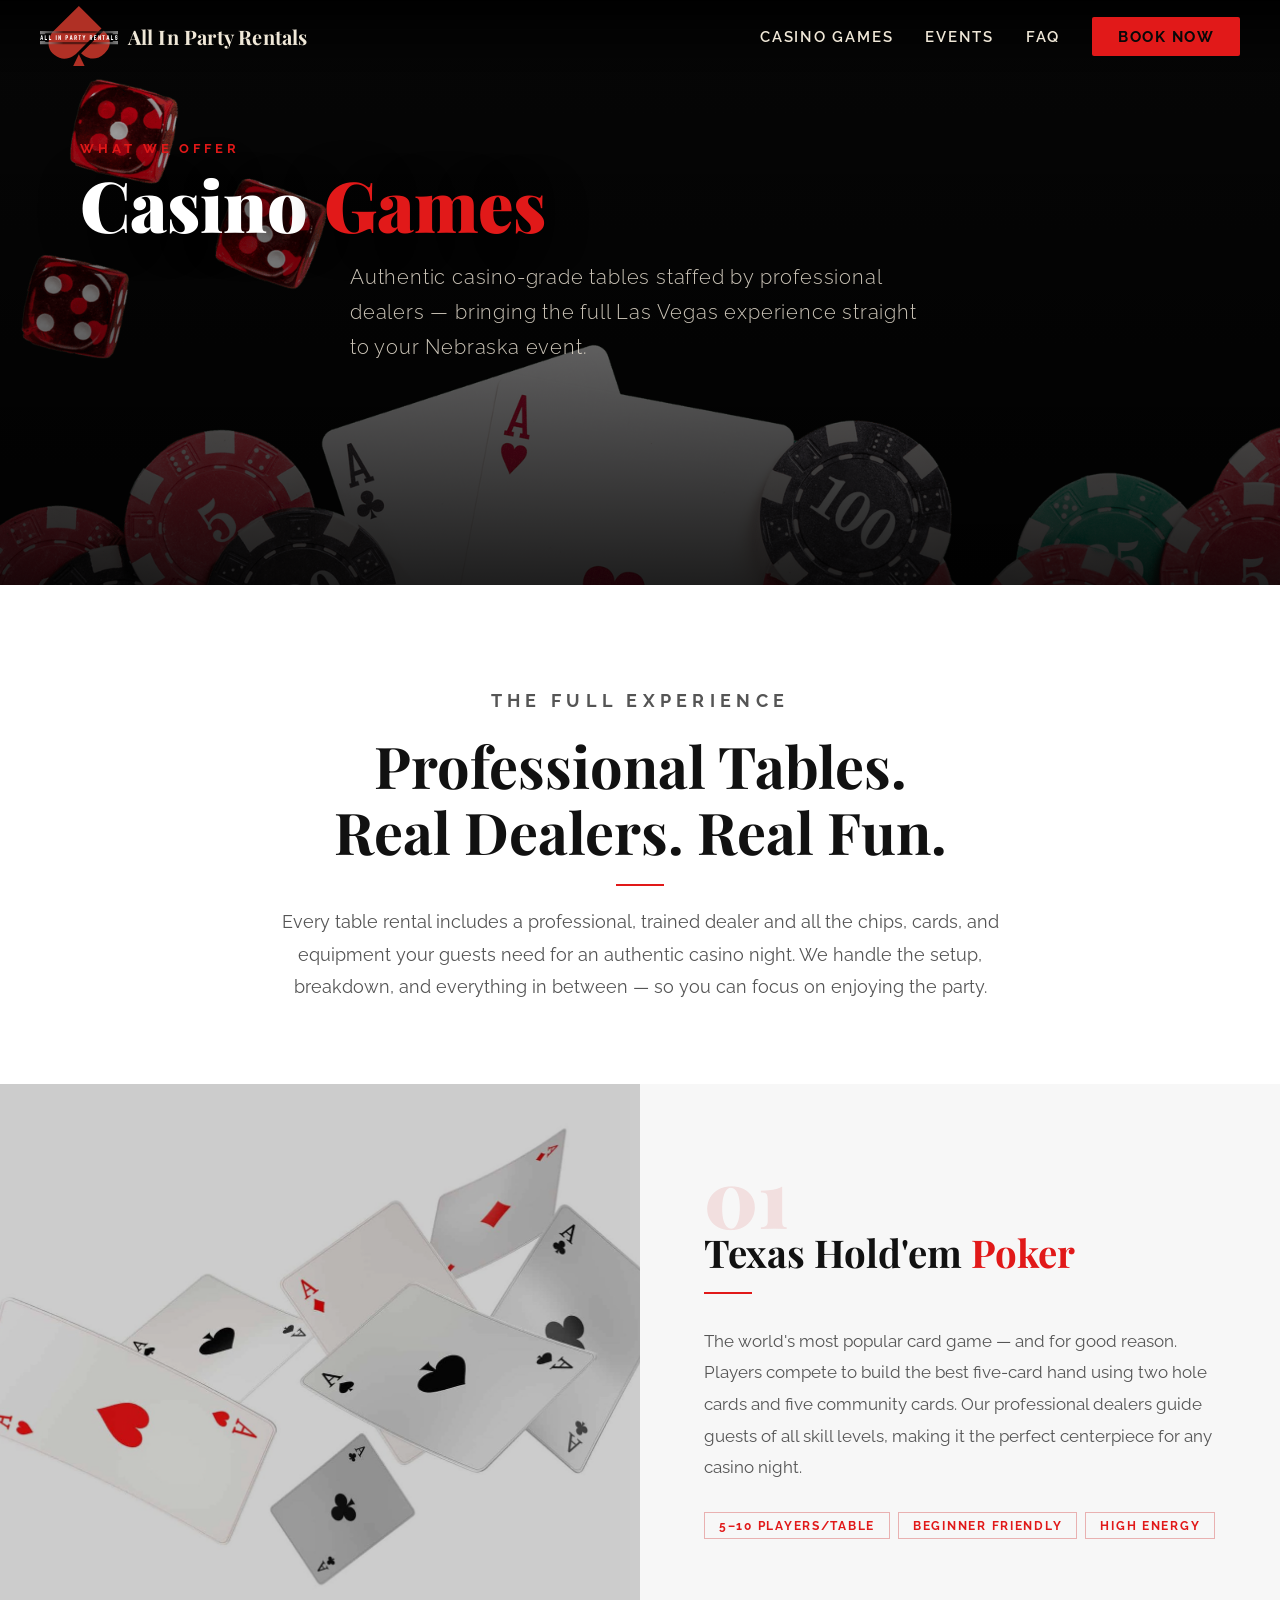
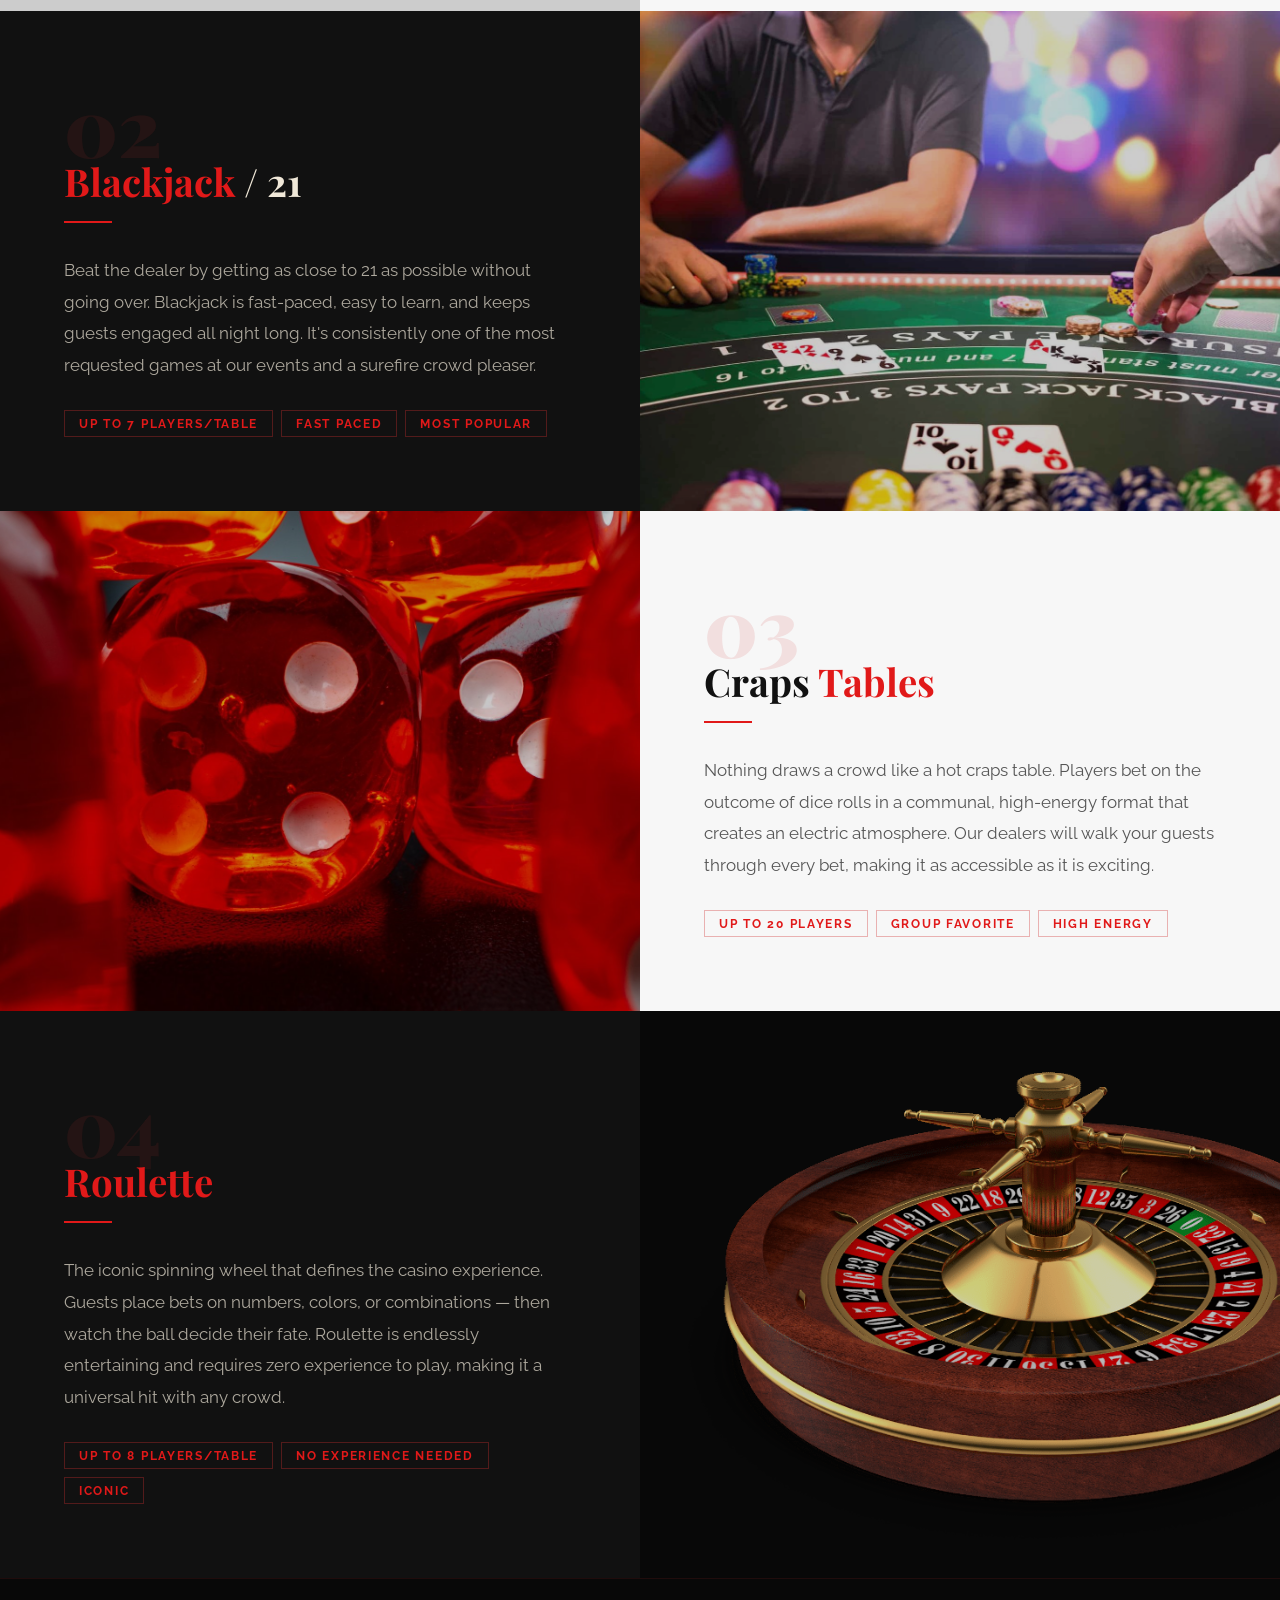
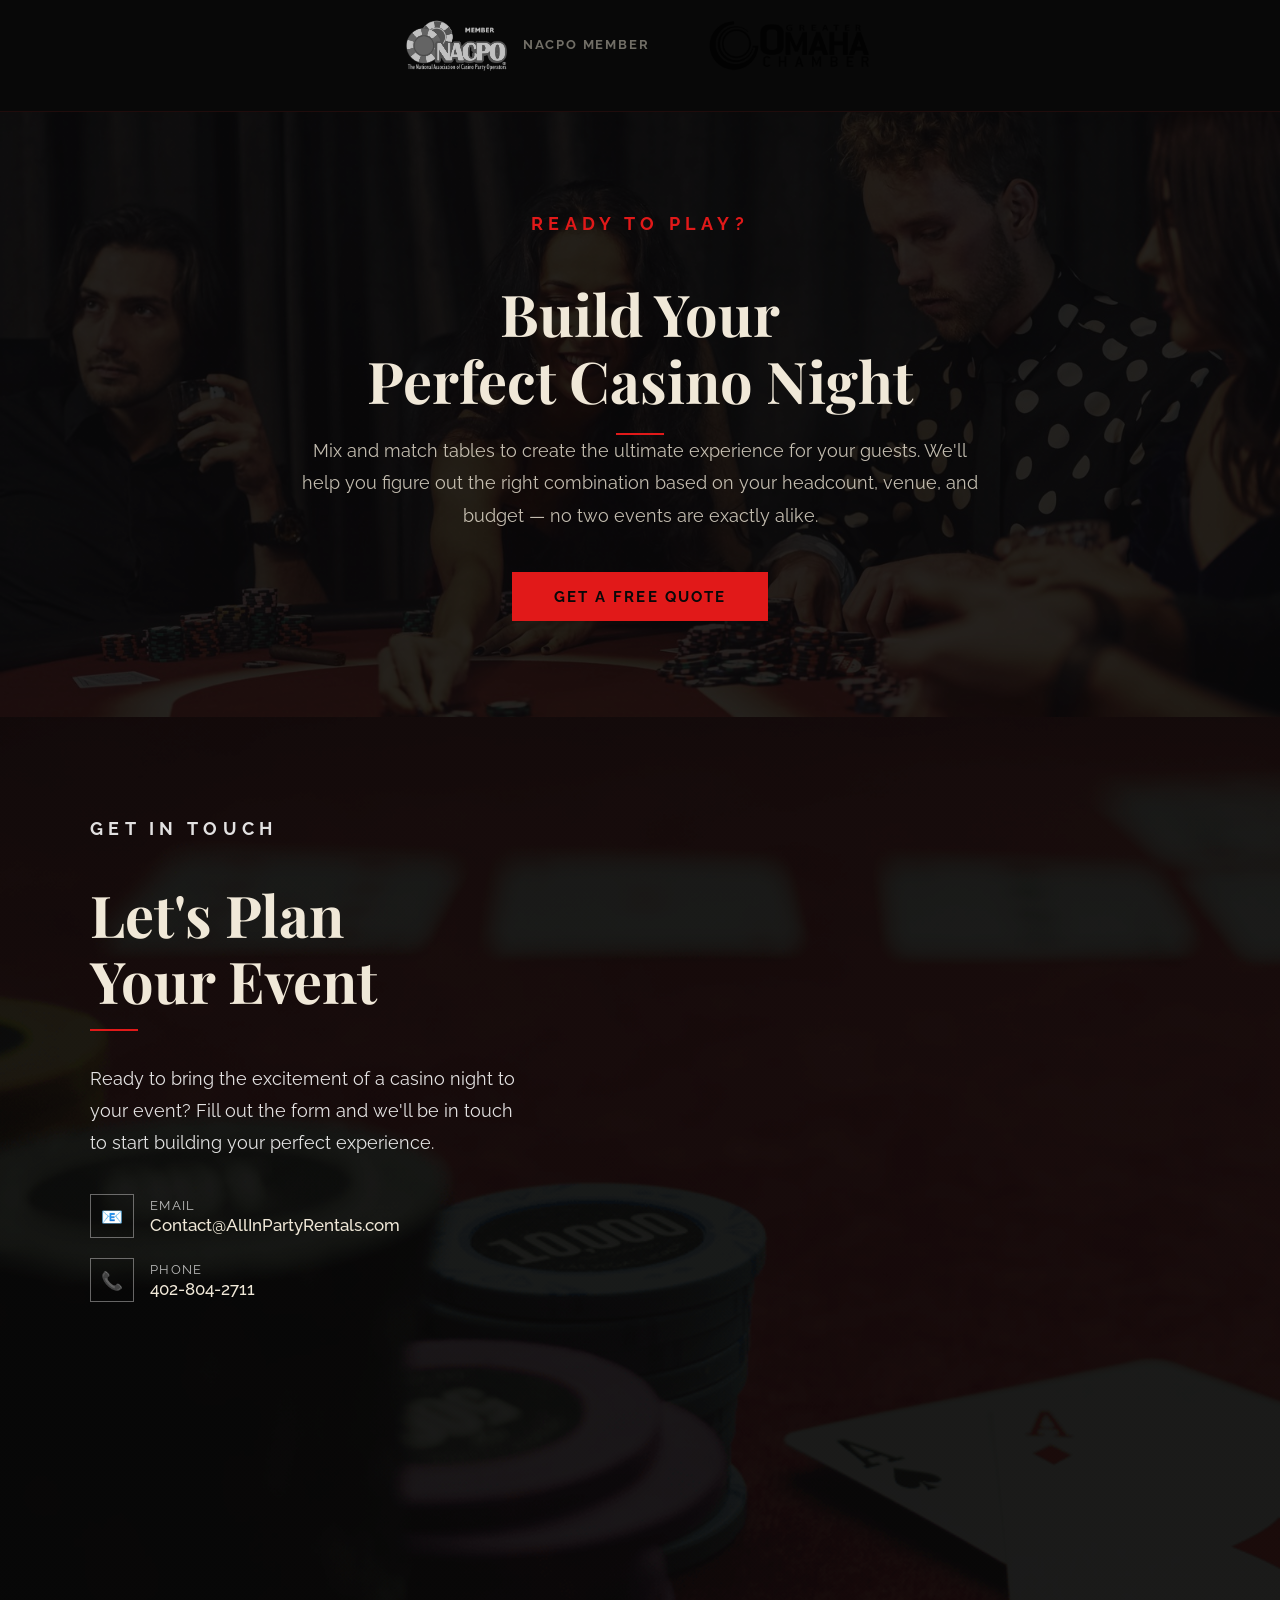
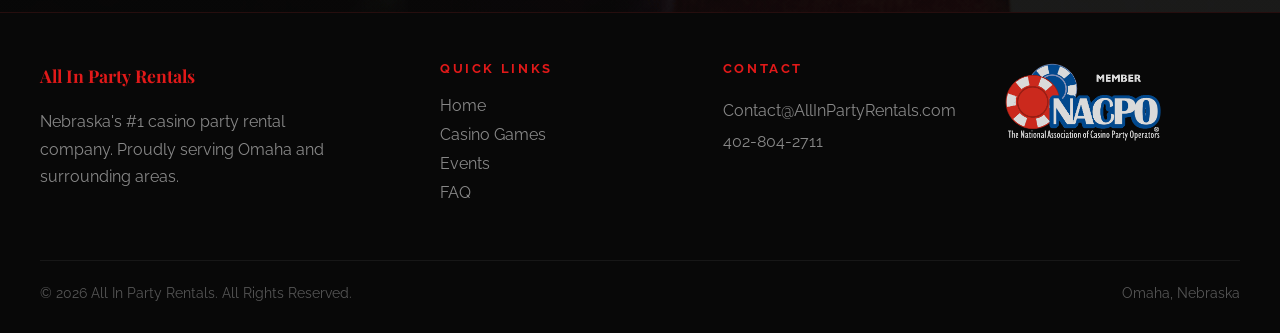
==== commit 8a82e807: "updating canonicals" ====
--- a/casino-games/index.html
+++ b/casino-games/index.html
@@ -6,14 +6,14 @@
   <title>Blackjack &amp; Craps Table Rental Omaha | Casino Games | All In Party Rentals</title>
   <meta name="description"
     content="Blackjack, craps, poker &amp; roulette table rentals in Omaha, Nebraska. Professional casino dealers included with every table — perfect for corporate parties, fundraisers &amp; private events." />
-  <link rel="canonical" href="https://www.allinpartyrentals.com/casino-games/" />
+  <link rel="canonical" href="https://allinpartyrentals.com/casino-games/" />
   <meta property="og:type" content="website" />
   <meta property="og:title" content="Blackjack &amp; Craps Table Rental Omaha | All In Party Rentals" />
   <meta property="og:description"
     content="Blackjack, craps, poker &amp; roulette table rentals in Omaha, Nebraska. Professional casino dealers included with every table." />
-  <meta property="og:url" content="https://www.allinpartyrentals.com/casino-games/" />
+  <meta property="og:url" content="https://allinpartyrentals.com/casino-games/" />
   <meta property="og:image"
-    content="https://www.allinpartyrentals.com/media/poker-and-casino-gamlbing-header-color-corrected.png" />
+    content="https://allinpartyrentals.com/media/poker-and-casino-gamlbing-header-color-corrected.png" />
   <meta property="og:site_name" content="All In Party Rentals" />
   <meta name="twitter:card" content="summary_large_image" />
   <script type="application/ld+json">
@@ -22,7 +22,7 @@
     "@type": ["LocalBusiness", "EntertainmentBusiness"],
     "name": "All In Party Rentals",
     "description": "Omaha's premier casino party rental company offering blackjack table rental, craps table rental, poker, and roulette with professional dealers for events across Nebraska.",
-    "url": "https://www.allinpartyrentals.com",
+    "url": "https://allinpartyrentals.com",
     "telephone": "+14028042711",
     "email": "Contact@AllInPartyRentals.com",
     "address": {
@@ -85,7 +85,7 @@
     !function (f, b, e, v, n, t, s) {
       if (f.fbq) return; n = f.fbq = function () {
         n.callMethod ?
-        n.callMethod.apply(n, arguments) : n.queue.push(arguments)
+          n.callMethod.apply(n, arguments) : n.queue.push(arguments)
       };
       if (!f._fbq) f._fbq = n; n.push = n; n.loaded = !0; n.version = '2.0';
       n.queue = []; t = b.createElement(e); t.async = !0;
--- a/styles.css
+++ b/styles.css
@@ -638,17 +638,25 @@
   gap: 16px;
   margin-bottom: 20px;
 }
+
 .contact-detail-icon {
   width: 44px;
   height: 44px;
-  background: rgba(207, 46, 46, 0.12);
-  border: 1px solid rgba(207, 46, 46, 0.25);
+  background: rgba(4, 0, 0, 0.12);
+  border: 1px solid rgba(245, 242, 242, 0.4);
   display: flex;
   align-items: center;
   justify-content: center;
   font-size: 1.1rem;
   flex-shrink: 0;
 }
+
+.contact-detail-icon:hover {
+  background: var(--red);
+  border-color: var(--red);
+  color: var(--black);
+}
+
 .contact-detail-text a {
   color: var(--cream);
   text-decoration: none;
@@ -777,7 +785,7 @@
 .social-link {
   width: 40px;
   height: 40px;
-  border: 1px solid rgba(207, 46, 46, 0.3);
+  border: 1px solid rgba(255, 255, 255, 0.4);
   display: flex;
   align-items: center;
   justify-content: center;
@@ -831,6 +839,14 @@
   color: var(--muted);
   line-height: 1.75;
   max-width: 300px;
+}
+.footer-brand h4 {
+  font-size: 0.82rem;
+  letter-spacing: 0.2em;
+  text-transform: uppercase;
+  color: var(--red);
+  font-weight: 700;
+  margin-bottom: 20px;
 }
 
 .footer-col h4 {
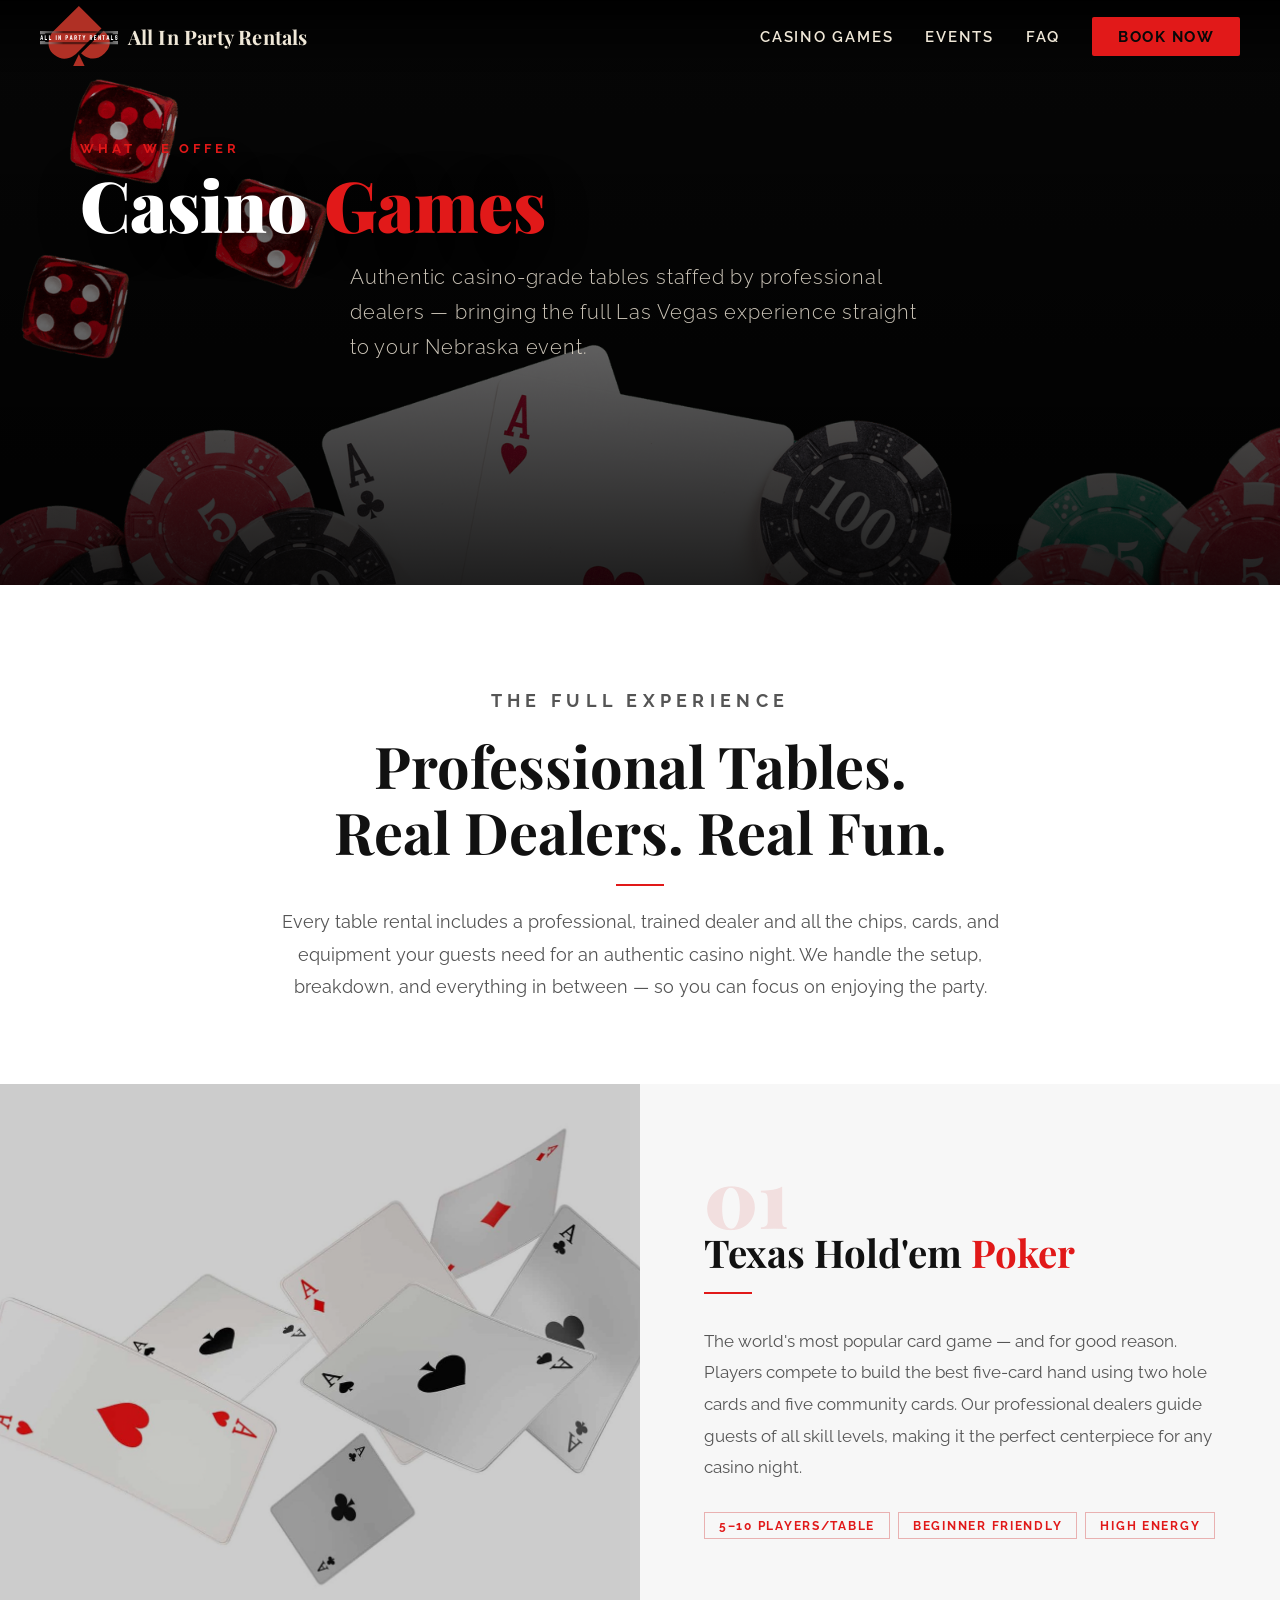
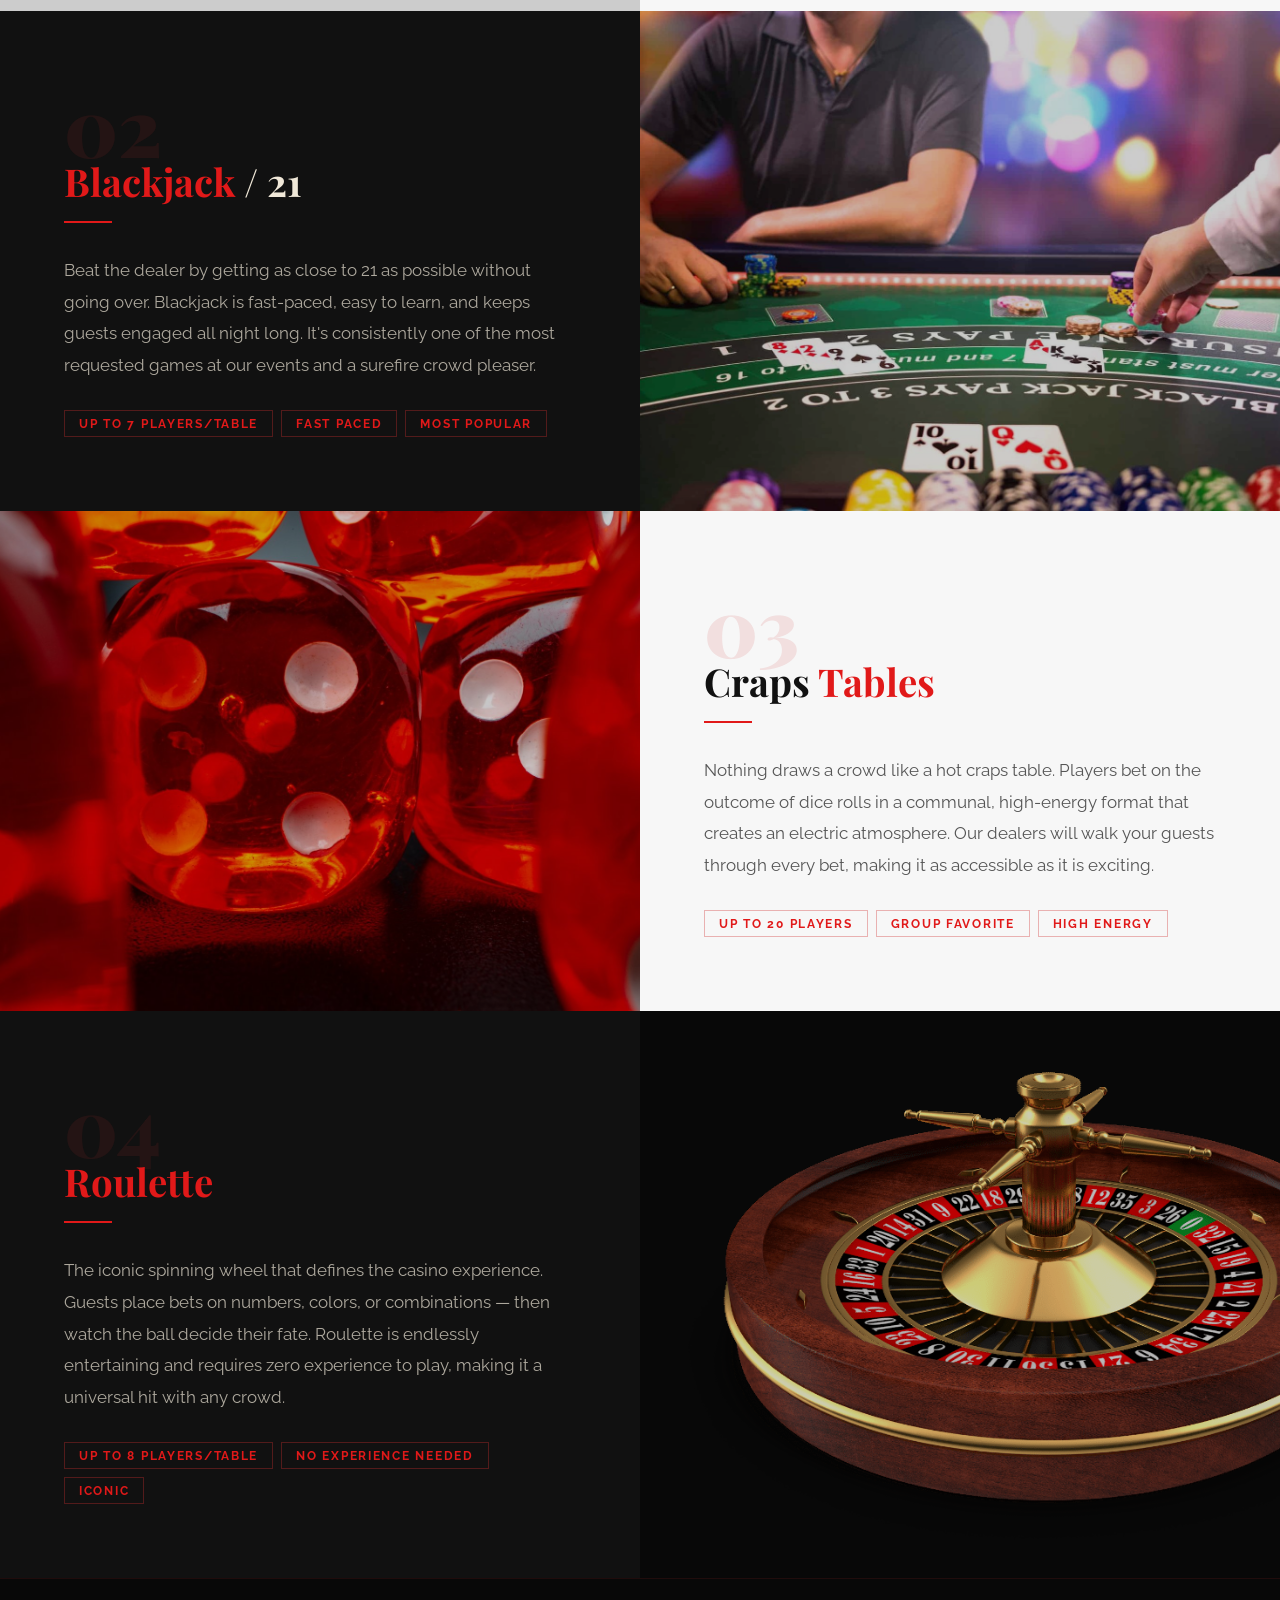
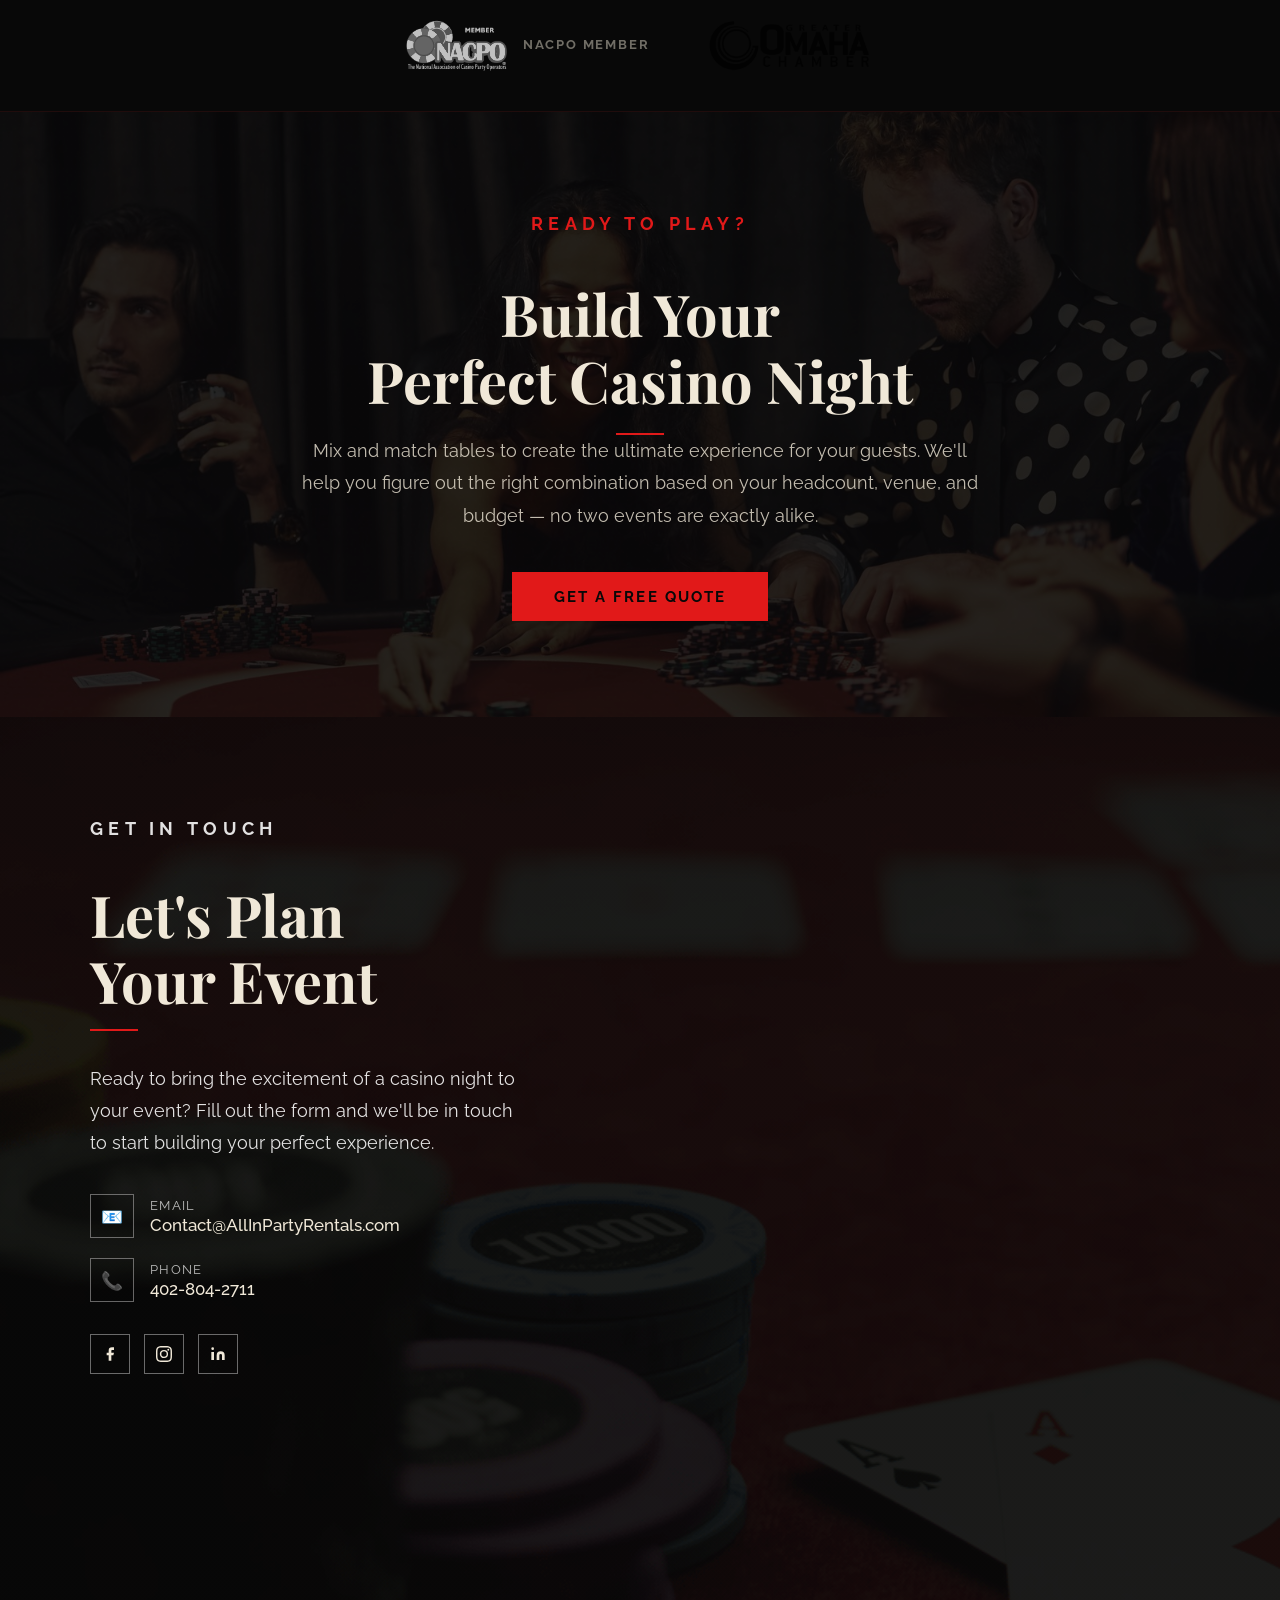
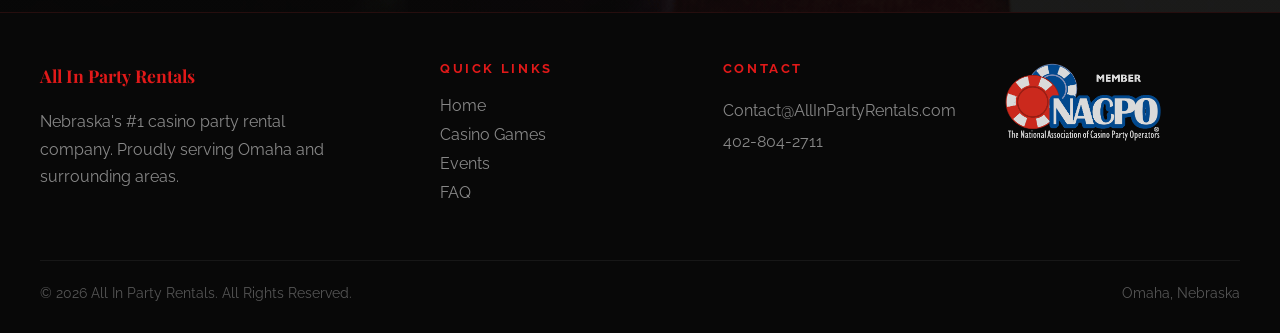
==== commit e6d55730: "remove aggregate rating" ====
--- a/casino-games/index.html
+++ b/casino-games/index.html
@@ -48,12 +48,6 @@
         {"@type": "Offer", "itemOffered": {"@type": "Service", "name": "Professional Casino Dealers Omaha", "description": "Trained professional casino dealers available for events in Omaha and across Nebraska"}}
       ]
     },
-    "aggregateRating": {
-      "@type": "AggregateRating",
-      "ratingValue": "5.0",
-      "bestRating": "5",
-      "ratingCount": "511"
-    },
     "sameAs": [
       "https://www.facebook.com/allinpartyrentals",
       "https://www.instagram.com/all_in_party_rentals/",
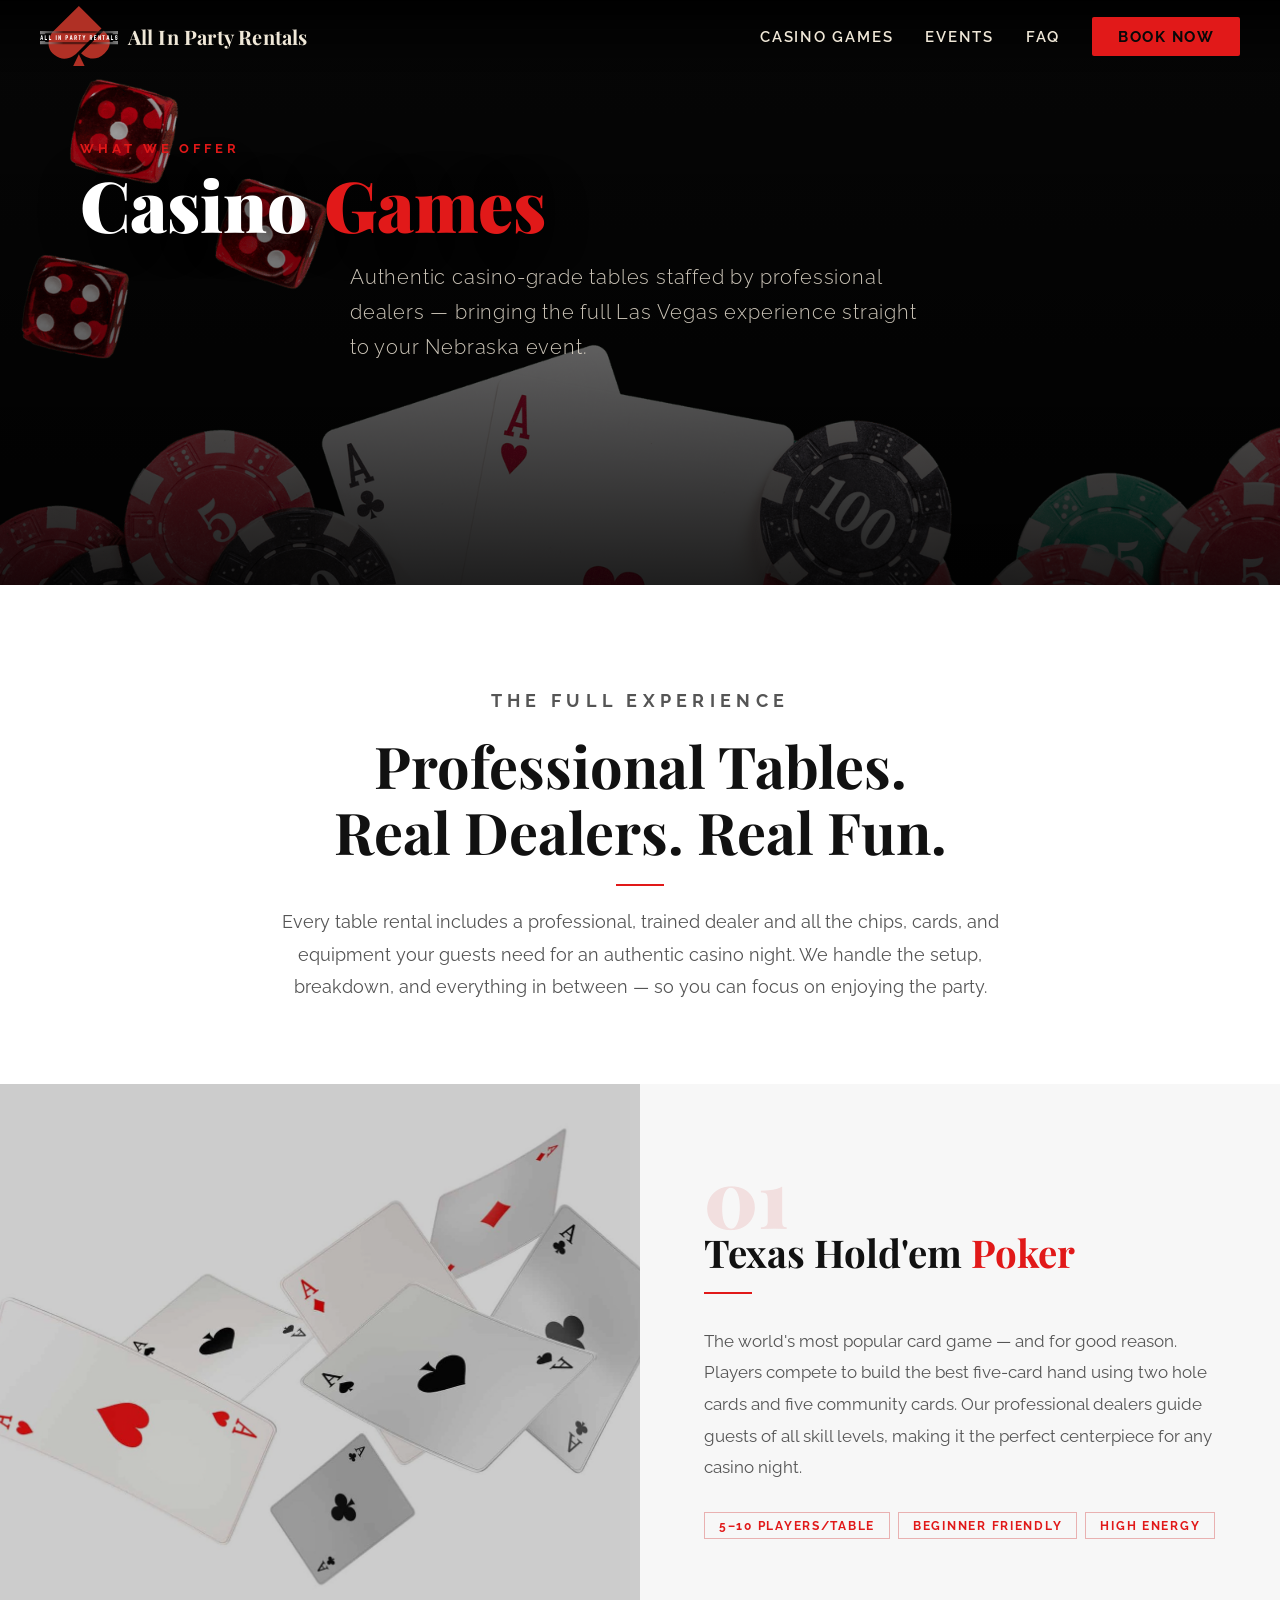
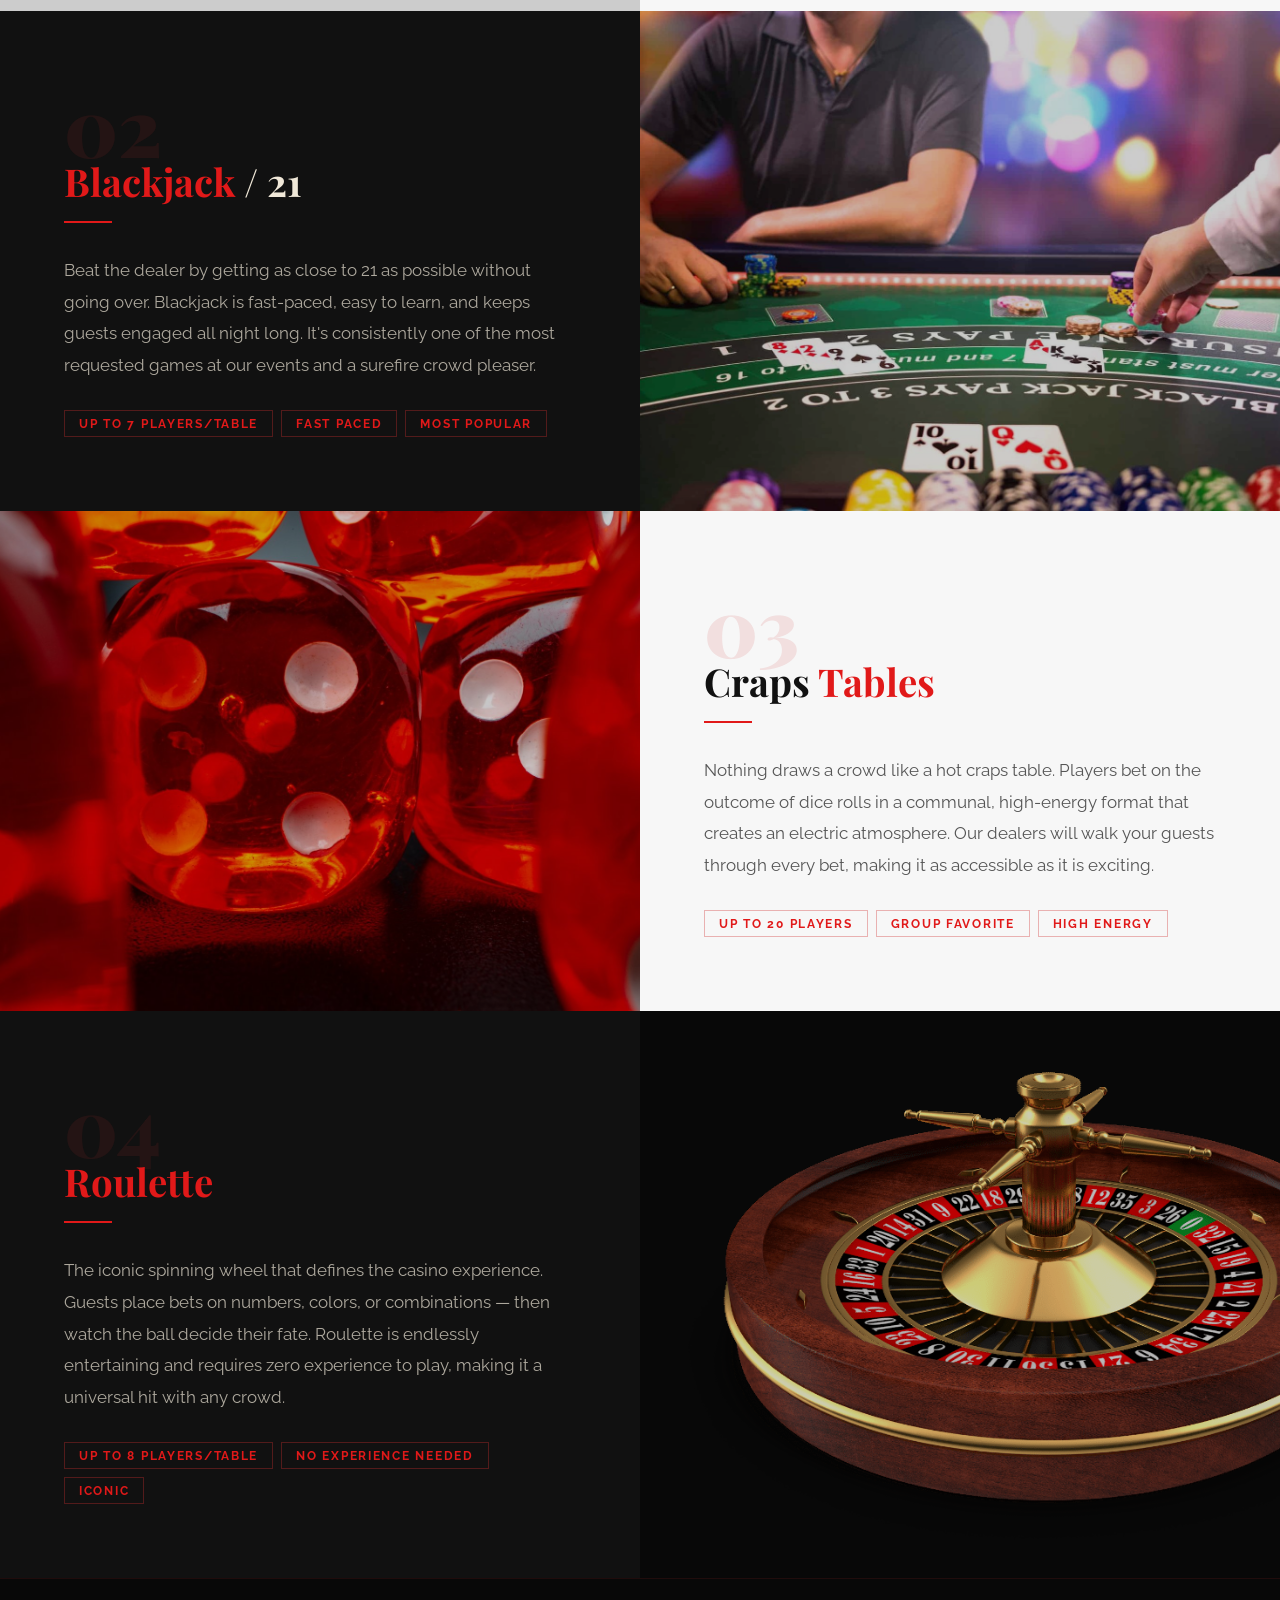
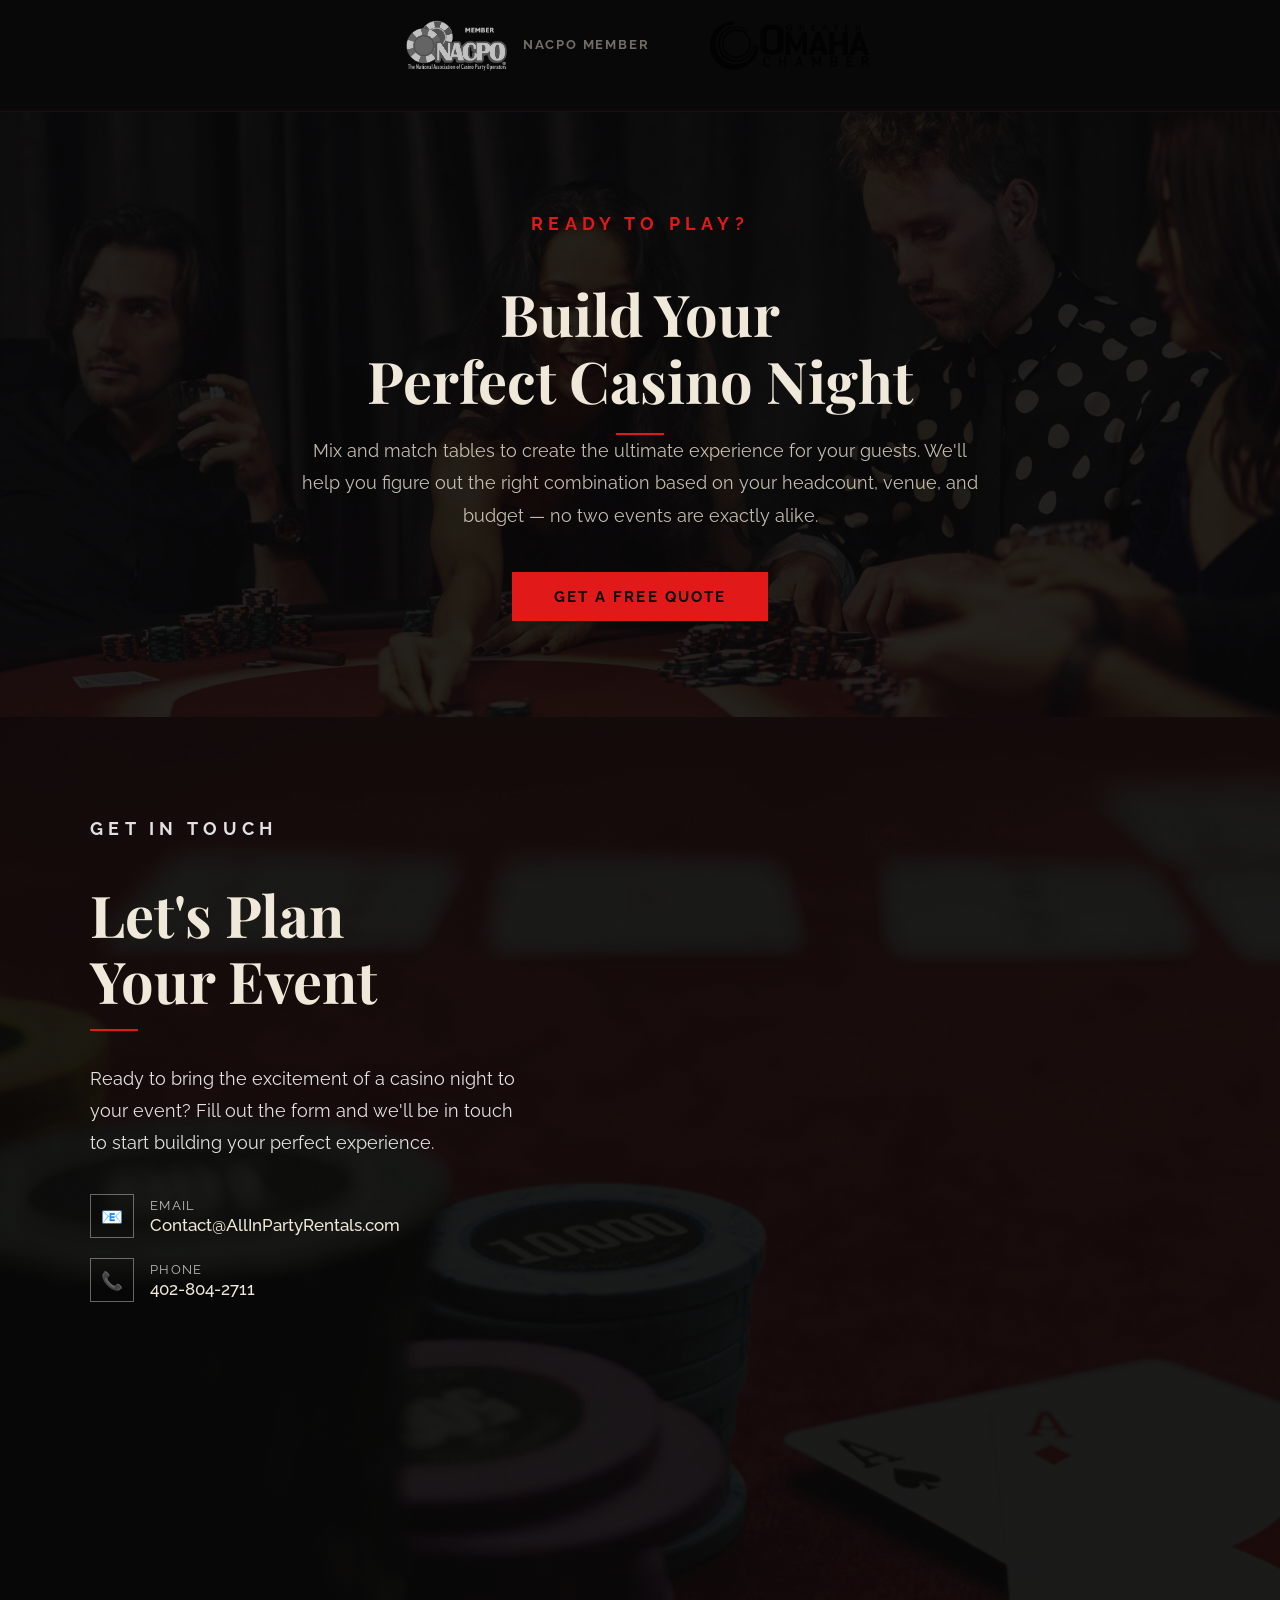
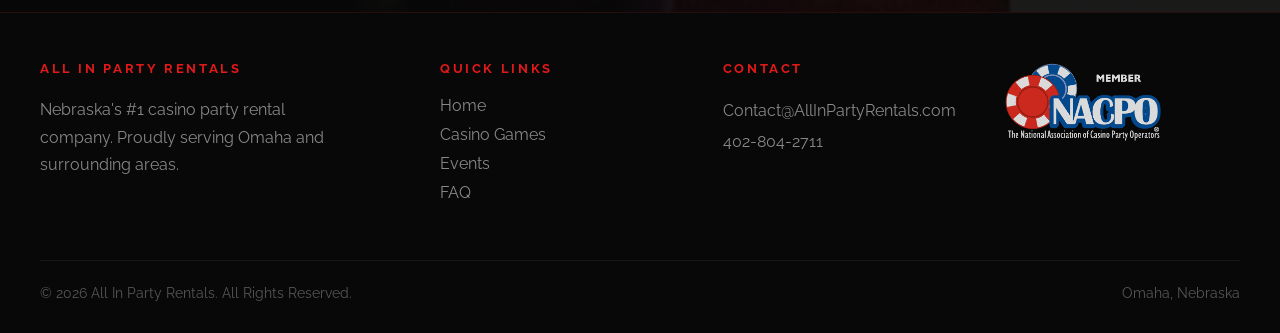
==== commit b6ed55e9: "updating footer to be consistent" ====
--- a/casino-games/index.html
+++ b/casino-games/index.html
@@ -416,10 +416,9 @@
     <div class="footer-inner">
 
       <div class="footer-brand">
-        <img src="https://allinpartyrentals.com/wp-content/uploads/All-In-Party-Rentals-Logo-300x232.png"
-          alt="All In Party Rentals"
-          onerror="this.style.display='none'; this.insertAdjacentHTML('afterend','<p style=\'font-family:var(--font-display);font-size:1.1rem;color:var(--red);font-weight:700;margin-bottom:16px;\'>All In Party Rentals</p>')" />
-        <p>Nebraska's #1 casino party rental company. Proudly serving Omaha and surrounding areas.</p>
+        <h4>All In Party Rentals</h4>
+        <p>Nebraska's #1 casino party rental company. Proudly serving Omaha and
+          surrounding areas.</p>
       </div>
 
       <div class="footer-col">
@@ -441,7 +440,7 @@
       </div>
 
       <div class="footer-col footer-members">
-        <img src="/media/NACPO-Member-Light.png" alt="NAPCO Member" />
+        <img src="/media/NACPO-Member-Light.png" alt="NACPO Member" />
       </div>
 
     </div>
